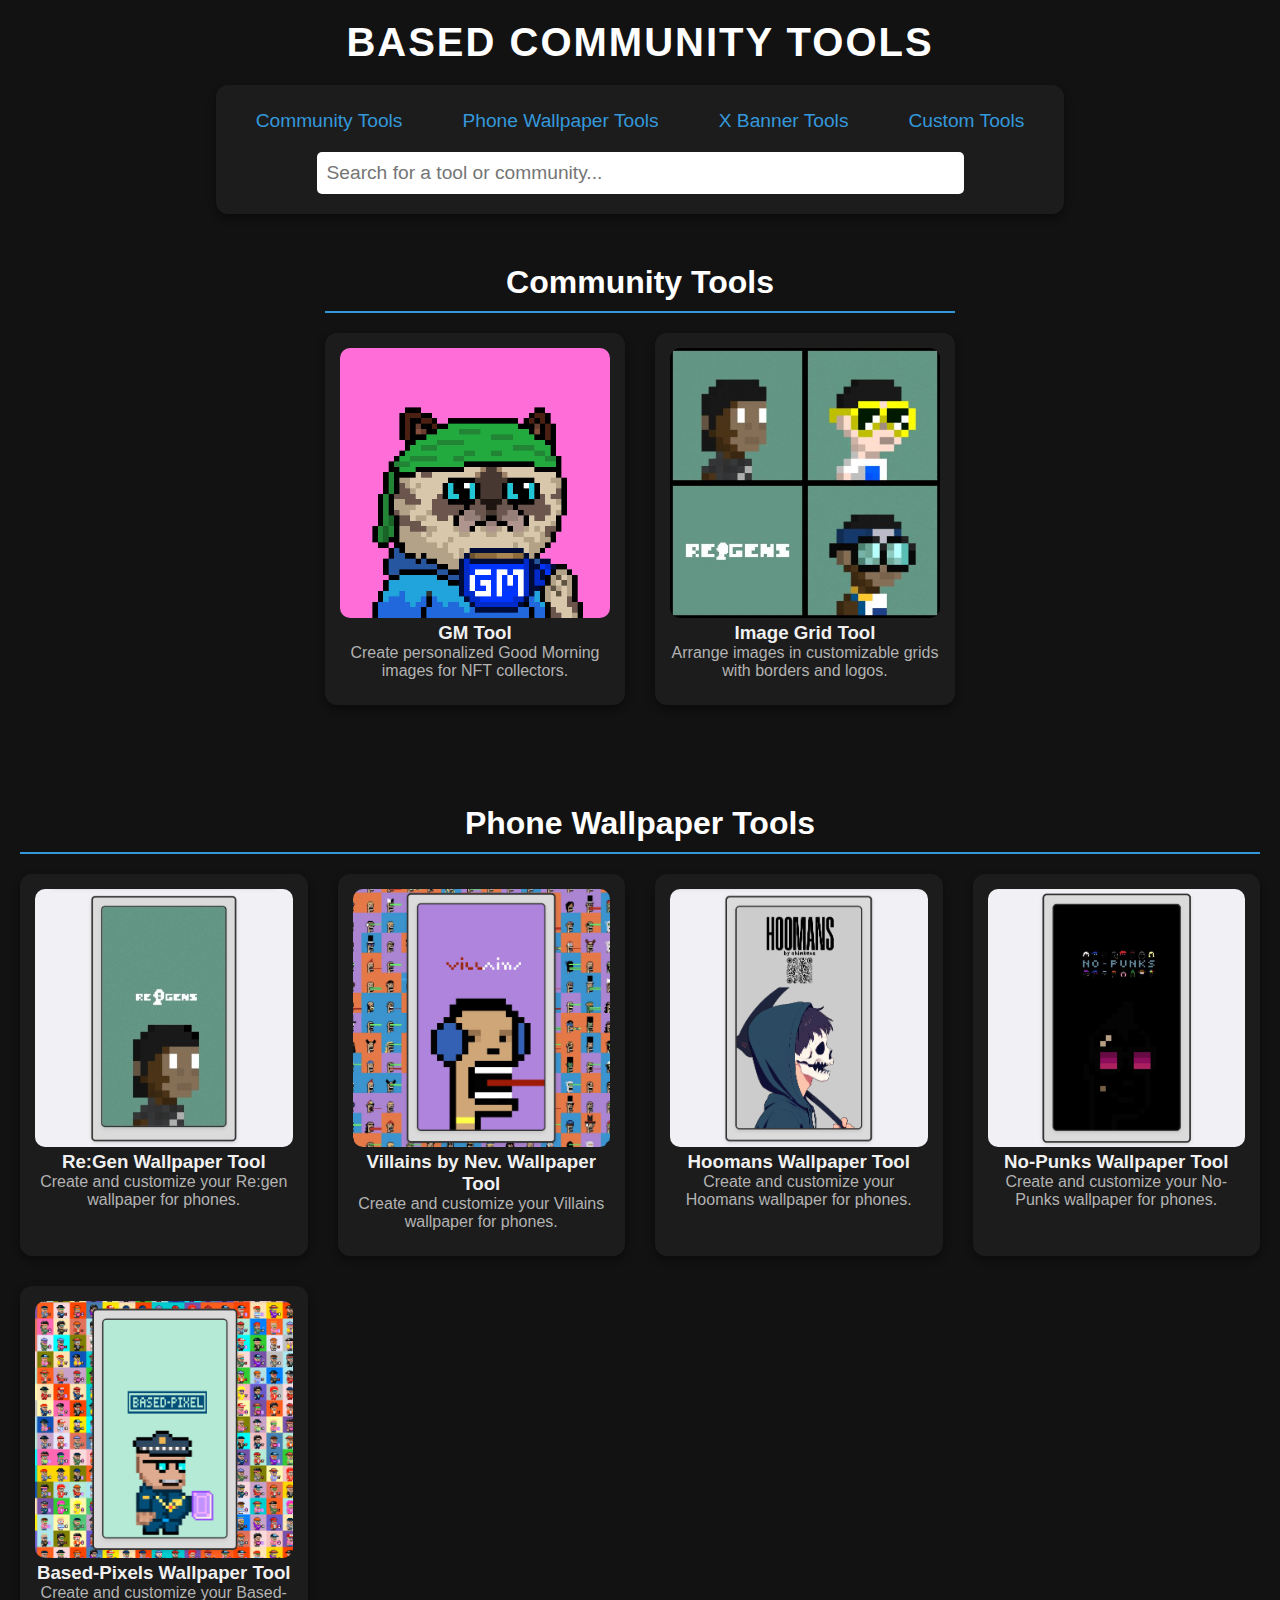
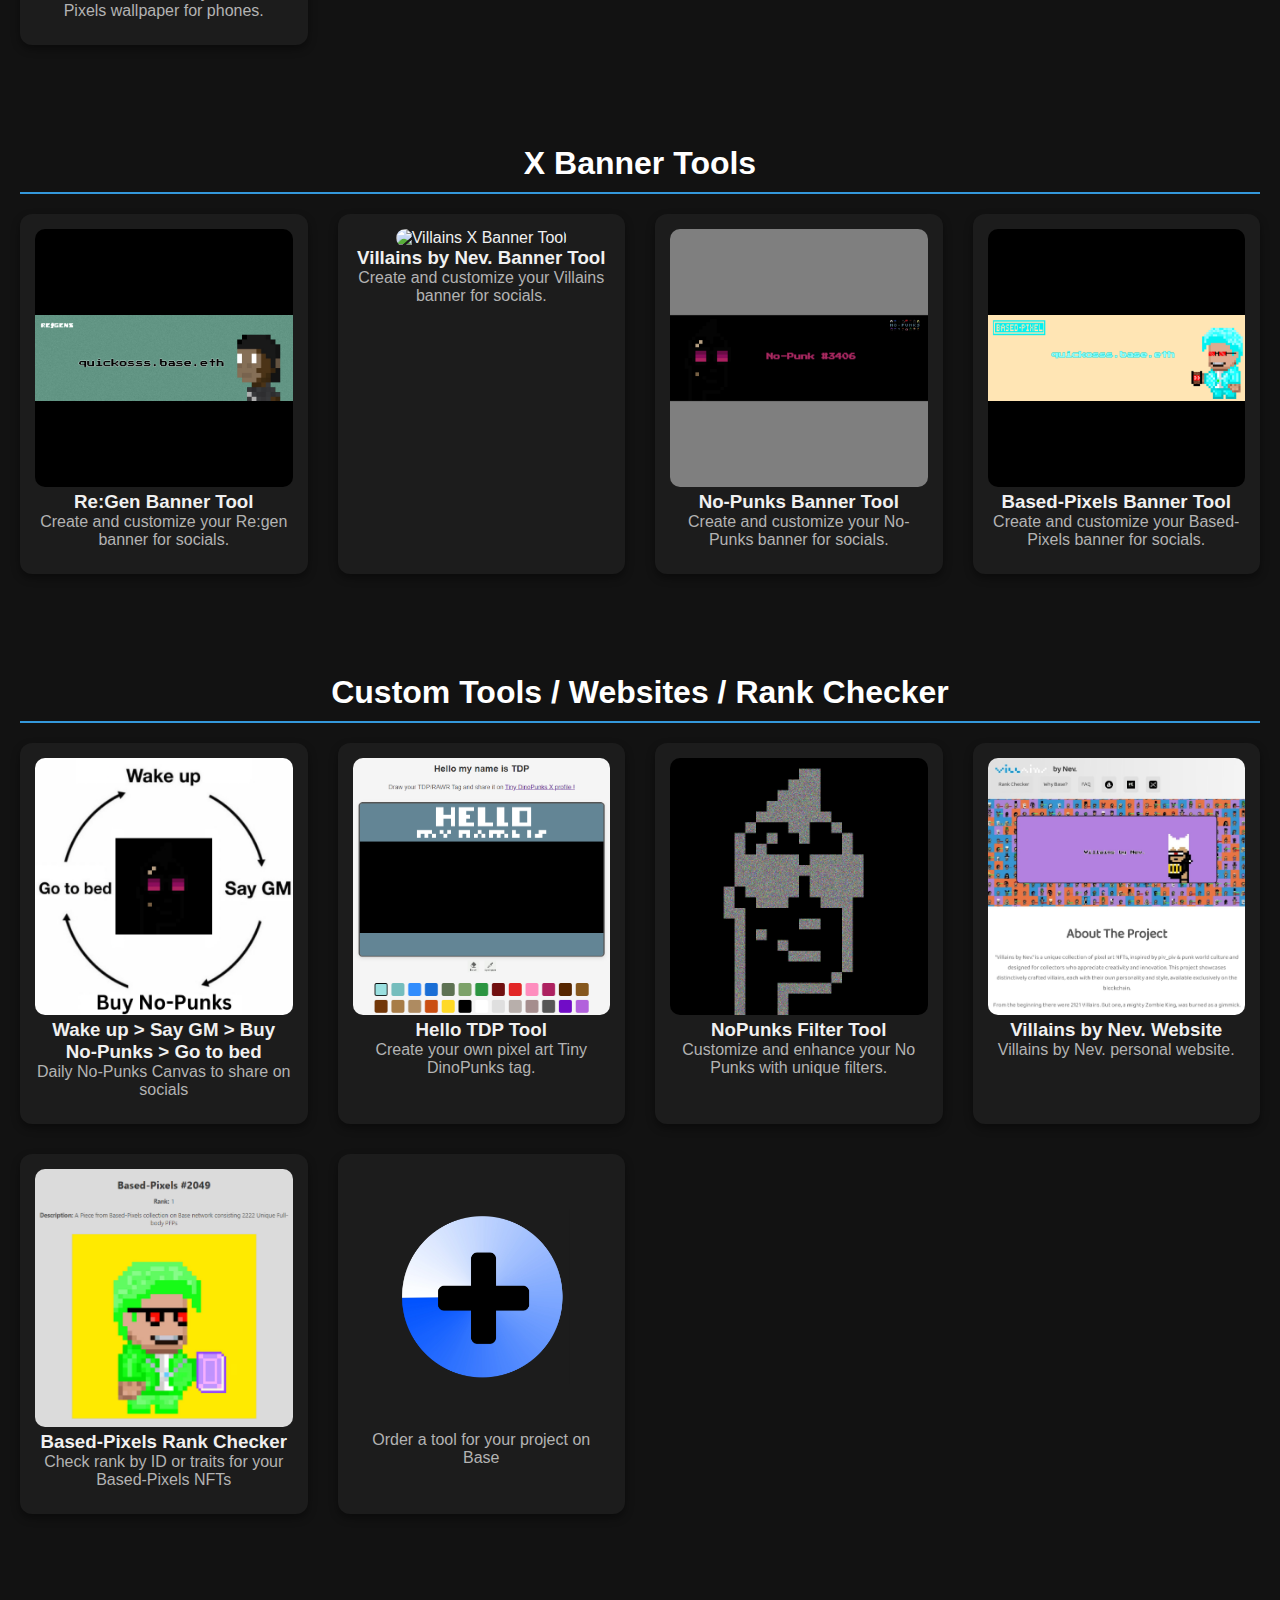
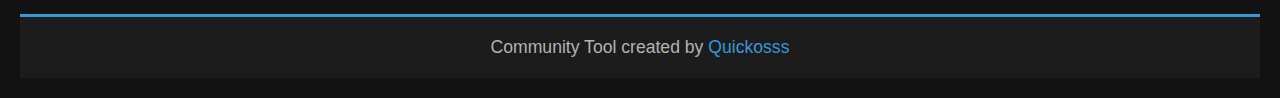
==== index.html @ 2a1ae91c "Update index.html" ====
<!DOCTYPE html>
<html lang="en">
<head>
    <meta charset="UTF-8">
    <meta name="viewport" content="width=device-width, initial-scale=1.0">
    <title>Based Community Tools</title>
    <link rel="stylesheet" href="styles.css">
</head>
<body>
    <header>
        
        <h1>Based Community Tools</h1>
        <div class="header-container">
            <!-- Navigation Section -->
            <nav>
                <ul>
                    <li><a href="#community-tools">Community Tools</a></li>
                    <li><a href="#phone-wallpaper-tools">Phone Wallpaper Tools</a></li>
                    <li><a href="#x-banner-tools">X Banner Tools</a></li>
                    <li><a href="#custom-tools">Custom Tools</a></li>
                </ul>
            </nav>
            <!-- Search Bar -->
            <div class="search-container">
                <input type="text" id="search-bar" placeholder="Search for a tool or community...">
            </div>
        </div>
    </header>

    <!-- Community Tools Section -->
    <section id="community-tools" class="tool-section">
        <h2>Community Tools</h2>
        <div class="tools-container">
            <div class="tool-card" data-community="HBBA Hippie Based Bored Apes NoPunks No Punks Neiro Miggles Nomers Forsaken Regen Re:gen Regenerates Re:generates tdp tiny dino punks dinopunks">
                <a href="https://gm-tool.netlify.app/" target="_blank">
                    <img src="/images/gm-tool-image.png" alt="GM Tool">
                    <h3>GM Tool</h3>
                    <p>Create personalized Good Morning images for NFT collectors.</p>
                </a>
            </div>
            <div class="tool-card" data-community="HBBA Hippie Based Bored Apes NoPunks No Punks Neiro Villains Hoomans Regen Re:gen Regenerates Re:generates tdp tiny dino punks dinopunks">
                <a href="https://image-grid-tool.netlify.app/" target="_blank">
                    <img src="/images/image-grid-tool.jpg" alt="Image Grid Template Tool">
                    <h3>Image Grid Tool</h3>
                    <p>Arrange images in customizable grids with borders and logos.</p>
                </a>
            </div>
        </div>
    </section>

    <!-- Phone Wallpaper Tools Section -->
    <section id="phone-wallpaper-tools" class="tool-section">
        <h2>Phone Wallpaper Tools</h2>
        <div class="tools-container">
            <div class="tool-card" data-community="regen re:gen regenerates re:generates">
                <a href="https://regen-wallpaper-tool.netlify.app/" target="_blank">
                    <img src="/images/regen-wallpaper-tool.jpeg" alt="Re:Gen Phone Wallpaper Tool">
                    <h3>Re:Gen Wallpaper Tool</h3>
                    <p>Create and customize your Re:gen wallpaper for phones.</p>
                </a>
            </div>
            <div class="tool-card" data-community="villains nev">
                <a href="https://villains-wallpaper-tool.netlify.app/" target="_blank">
                    <img src="/images/villains-wallpaper-tool.jpg" alt="Villains Phone Wallpaper Tool">
                    <h3>Villains by Nev. Wallpaper Tool</h3>
                    <p>Create and customize your Villains wallpaper for phones.</p>
                </a>
            </div>
            <div class="tool-card" data-community="hoomans">
                <a href="https://hoomans-wallpaper-tool.netlify.app/" target="_blank">
                    <img src="/images/hoomans-wallpaper-tool.png" alt="Hoomans Phone Wallpaper Tool">
                    <h3>Hoomans Wallpaper Tool</h3>
                    <p>Create and customize your Hoomans wallpaper for phones.</p>
                </a>
            </div>
            <div class="tool-card" data-community="no punk punks nopunk nopunks">
                <a href="https://nopunks-wallpaper-tool.netlify.app/" target="_blank">
                    <img src="/images/nopunks-wallpaper-tool.jpg" alt="No-Punks Wallpaper Tool">
                    <h3>No-Punks Wallpaper Tool</h3>
                    <p>Create and customize your No-Punks wallpaper for phones.</p>
                </a>
            </div>
            <div class="tool-card" data-community="based-pixels based pixels">
                <a href="https://based-pixels-wallpaper-tool.netlify.app/" target="_blank">
                    <img src="/images/bp-wallpaper-tool.png" alt="Based-Pixels Phone Wallpaper Tool">
                    <h3>Based-Pixels Wallpaper Tool</h3>
                    <p>Create and customize your Based-Pixels wallpaper for phones.</p>
                </a>
            </div>
        </div>
    </section>

    <!-- X Banner Tools Section -->
    <section id="x-banner-tools" class="tool-section">
        <h2>X Banner Tools</h2>
        <div class="tools-container">
            <div class="tool-card" data-community="regen re:gen regenerates re:generates">
                <a href="https://regen-banner-tool.netlify.app/" target="_blank">
                    <img src="/images/regen-banner-tool.png" alt="Re:Gen X Banner Tool">
                    <h3>Re:Gen Banner Tool</h3>
                    <p>Create and customize your Re:gen banner for socials.</p>
                </a>
            </div>
            <div class="tool-card" data-community="villains">
                <a href="https://villains-banner-tool.netlify.app/" target="_blank">
                    <img src="/images/Villains-banner-tools.png" alt="Villains X Banner Tool">
                    <h3>Villains by Nev. Banner Tool</h3>
                    <p>Create and customize your Villains banner for socials.</p>
                </a>
            </div>
            <div class="tool-card" data-community="no punk punks nopunk nopunks">
                <a href="https://nopunks-banner-tool.netlify.app/" target="_blank">
                    <img src="/images/nopunks-banner-tool.png" alt="No-Punks Banner Tool">
                    <h3>No-Punks Banner Tool</h3>
                    <p>Create and customize your No-Punks banner for socials.</p>
                </a>
            </div>
            <div class="tool-card" data-community="based-pixels based pixels">
                <a href="https://based-pixels-banner-tool.netlify.app/" target="_blank">
                    <img src="/images/bp-banner-tool.png" alt="Based-Pixels Banner Tool">
                    <h3>Based-Pixels Banner Tool</h3>
                    <p>Create and customize your Based-Pixels banner for socials.</p>
                </a>
            </div>
        </div>
    </section>

    <!-- Custom Tools Section -->
    <section id="custom-tools" class="tool-section">
        <h2>Custom Tools / Websites / Rank Checker</h2>
        <div class="tools-container">
            <div class="tool-card" data-community="no punk punks nopunk nopunks">
                <a href="https://buy-np-canvas-tool.netlify.app/" target="_blank">
                    <img src="/images/buy-np-tool.png" alt="No-Punks GM Canvas">
                    <h3>Wake up > Say GM > Buy No-Punks > Go to bed</h3>
                    <p>Daily No-Punks Canvas to share on socials</p>
                </a>
            </div>
            <div class="tool-card" data-community="tdp tiny dino">
                <a href="https://hello-tdp.netlify.app/" target="_blank">
                    <img src="/images/hello-tdp-tool.png" alt="Hello TDP Tool">
                    <h3>Hello TDP Tool</h3>
                    <p>Create your own pixel art Tiny DinoPunks tag.</p>
                </a>
            </div>
            <div class="tool-card" data-community="no punk punks nopunk nopunks">
                <a href="https://nopunks-filter-tool.netlify.app/" target="_blank">
                    <img src="/images/nopunks-filter-tool.png" alt="No-Punks Filter Tool">
                    <h3>NoPunks Filter Tool</h3>
                    <p>Customize and enhance your No Punks with unique filters.</p>
                </a>
            </div>
            <div class="tool-card" data-community="villains nev">
                <a href="https://villainsbynev.netlify.app/" target="_blank">
                    <img src="/images/villains-website.jpg" alt="Villains by Nev. Website">
                    <h3>Villains by Nev. Website</h3>
                    <p>Villains by Nev. personal website.</p>
                </a>
            </div>
            <div class="tool-card" data-community="based-pixels based pixels">
                <a href="https://based-pixels-rank.netlify.app/" target="_blank">
                    <img src="/images/bp-rank.png" alt="Based-Pixels Rank Checker">
                    <h3>Based-Pixels Rank Checker</h3>
                    <p>Check rank by ID or traits  for your Based-Pixels NFTs</p>
                </a>
            </div>
            <div class="tool-card" data-community="">
                    <a href="https://based-tools.netlify.app/index-price.html" target="_blank">   
                    <img src="/images/add-project.png" alt="">
                        <h3></h3>
                    <p>Order a tool for your project on Base</p>
                </a>
            </div>
        </div>
    </section>

    <footer>
        <p>Community Tool created by <a href="https://x.com/0x_quickosss" target="_blank">Quickosss</a></p>
    </footer>

    <script src="script.js"></script>
</body>
</html>
---- styles.css ----
* {
    margin: 0;
    padding: 0;
    box-sizing: border-box;
}

body {
    font-family: 'Arial', sans-serif;
    background-color: #121212;
    color: #f0f0f0;
    display: flex;
    flex-direction: column;
    align-items: center;
    justify-content: center;
    min-height: 100vh;
    padding: 20px;
}

.header-container {
    background-color: #1c1c1c;
    padding: 20px;
    border-radius: 12px;
    width: 100%;
    max-width: 1200px;
    box-shadow: 0 4px 8px rgba(0, 0, 0, 0.4);
    margin-bottom: 50px;
}

header h1 {
    font-size: 2.5rem;
    color: #ffffff;
    text-align: center;
    margin-bottom: 20px;
    letter-spacing: 2px;
    text-transform: uppercase;
}

/* Navigation Styles */
nav {
    margin: 5px 0;
    text-align: center;
}

nav ul {
    display: flex;
    justify-content: center;
    gap: 20px;
    list-style: none;
    margin-bottom: 20px;
}

nav ul li {
    display: inline;
}

nav ul li a {
    color: #3498db;
    text-decoration: none;
    font-size: 1.2rem;
    padding: 10px 20px;
}

nav ul li a:hover {
    color: #53b9fc;
}

/* Search Bar Styles */
.search-container {
    margin-top: 20px;
    text-align: center;
}

#search-bar {
    width: 80%;
    padding: 10px;
    border-radius: 5px;
    border: none;
    font-size: 1.2rem;
}

#search-bar:focus {
    outline: none;
    border: 2px solid #3498db;
}

.tool-section h2 {
    font-size: 2rem;
    color: #ffffff;
    text-align: center;
    margin-bottom: 20px;
    border-bottom: 2px solid #3498db;
    padding-bottom: 10px;
}

.tool-section {
    margin-bottom: 50px;
}

.tools-container {
    display: grid;
    grid-template-columns: repeat(auto-fit, minmax(280px, 1fr));  /* Cards will maintain a minimum width of 280px */
    gap: 30px; /* Reduced gap to tighten the layout */
    width: 100%;
    max-width: 1400px;
    margin-bottom: 50px;
}

.tool-card {
    background-color: #1c1c1c;
    border-radius: 12px;
    overflow: hidden;
    transition: transform 0.3s ease, box-shadow 0.3s ease;
    text-align: center;
    padding: 15px;
    box-shadow: 0 4px 8px rgba(0, 0, 0, 0.4);
    max-width: 300px; /* Set a maximum width for the cards */
    min-width: 280px; /* Ensures a minimum width */
    margin: 0 auto; /* Center the card if it's smaller than the available space */
}

.tool-card:hover {
    transform: scale(1.05);
    box-shadow: 0 6px 15px rgba(52, 152, 219, 0.6);
}

.tool-card img {
    width: 100%;
    border-radius: 10px;
    height: auto;
}

.tool-card h2 {
    margin: 15px 0 10px;
    font-size: 1.5rem;
    color: #3498db;
}

.tool-card p {
    font-size: 1rem;
    color: #b3b3b3;
    margin-bottom: 10px;
}

.tool-card a {
    color: inherit;
    text-decoration: none;
}

.tool-card a:hover {
    color: #8cc0e3;
}

footer {
    text-align: center;
    margin-top: auto;
    padding: 20px;
    background-color: #1c1c1c;
    border-top: 3px solid #3498db;
    width: 100%;
}

footer p {
    color: #b3b3b3;
    font-size: 1.1rem;
}

footer a {
    color: #3498db;
    text-decoration: none;
}

footer a:hover {
    color: #8cc0e3;
}

/* Media Queries pour les tablettes */
@media (max-width: 1024px) {
    body {
        padding: 15px;
    }

    header h1 {
        font-size: 2rem; /* Réduire la taille du titre */
    }

    nav ul {
        flex-direction: column; /* Empile les liens de navigation sur les tablettes */
        gap: 10px; /* Réduit l'espacement entre les éléments */
    }

    nav ul li a {
        font-size: 1rem; /* Réduit légèrement la taille des liens */
        padding: 8px 15px;
    }

    #search-bar {
        width: 90%; /* Augmente la largeur de la barre de recherche */
        font-size: 1.1rem;
    }

    .tools-container {
        grid-template-columns: repeat(3, 1fr); /* Ajuste la grille pour des colonnes plus petites */
        gap: 20px; /* Réduit l'espacement entre les cartes */
        max-width: 95%
    }

    .tool-card {
        padding: 10px;
        max-width: 100%; /* Permet à la carte de s'étendre sur toute la largeur si nécessaire */
        min-width: 180px; /* Réduit la largeur minimale pour les petits écrans */
    }

    footer p {
        font-size: 1rem;
    }
}

/* Media Queries pour les téléphones */
@media (max-width: 768px) {
    body {
        padding: 10px;
    }

    header h1 {
        font-size: 1.8rem; /* Réduire davantage la taille du titre pour les petits écrans */
    }

    nav ul {
        flex-direction: column; /* Empile les liens de navigation */
        gap: 8px; /* Réduit l'espacement entre les éléments */
    }

    nav ul li a {
        font-size: 0.9rem; /* Réduire la taille des liens */
        padding: 6px 12px;
    }

    #search-bar {
        width: 95%; /* Barre de recherche prend toute la largeur */
        font-size: 1rem;
    }

    /* Modifier la grille pour afficher deux colonnes */
    .tools-container {
        grid-template-columns: repeat(2, 1fr); /* Deux colonnes sur petits écrans */
        gap: 15px; /* Espace entre les cartes */
        max-width: 95%;
    }

    .tool-card {
        padding: 8px;
        max-width: 100%; /* Les cartes occupent toute la largeur disponible dans la colonne */
        min-width: auto;
    }

    .tool-card h2 {
        font-size: 1.3rem; /* Réduire la taille du titre de la carte */
    }

    .tool-card p {
        font-size: 0.9rem; /* Réduire la taille du texte de description */
    }

    footer {
        padding: 15px;
    }

    footer p {
        font-size: 0.9rem; /* Réduire la taille du texte du footer */
    }
}
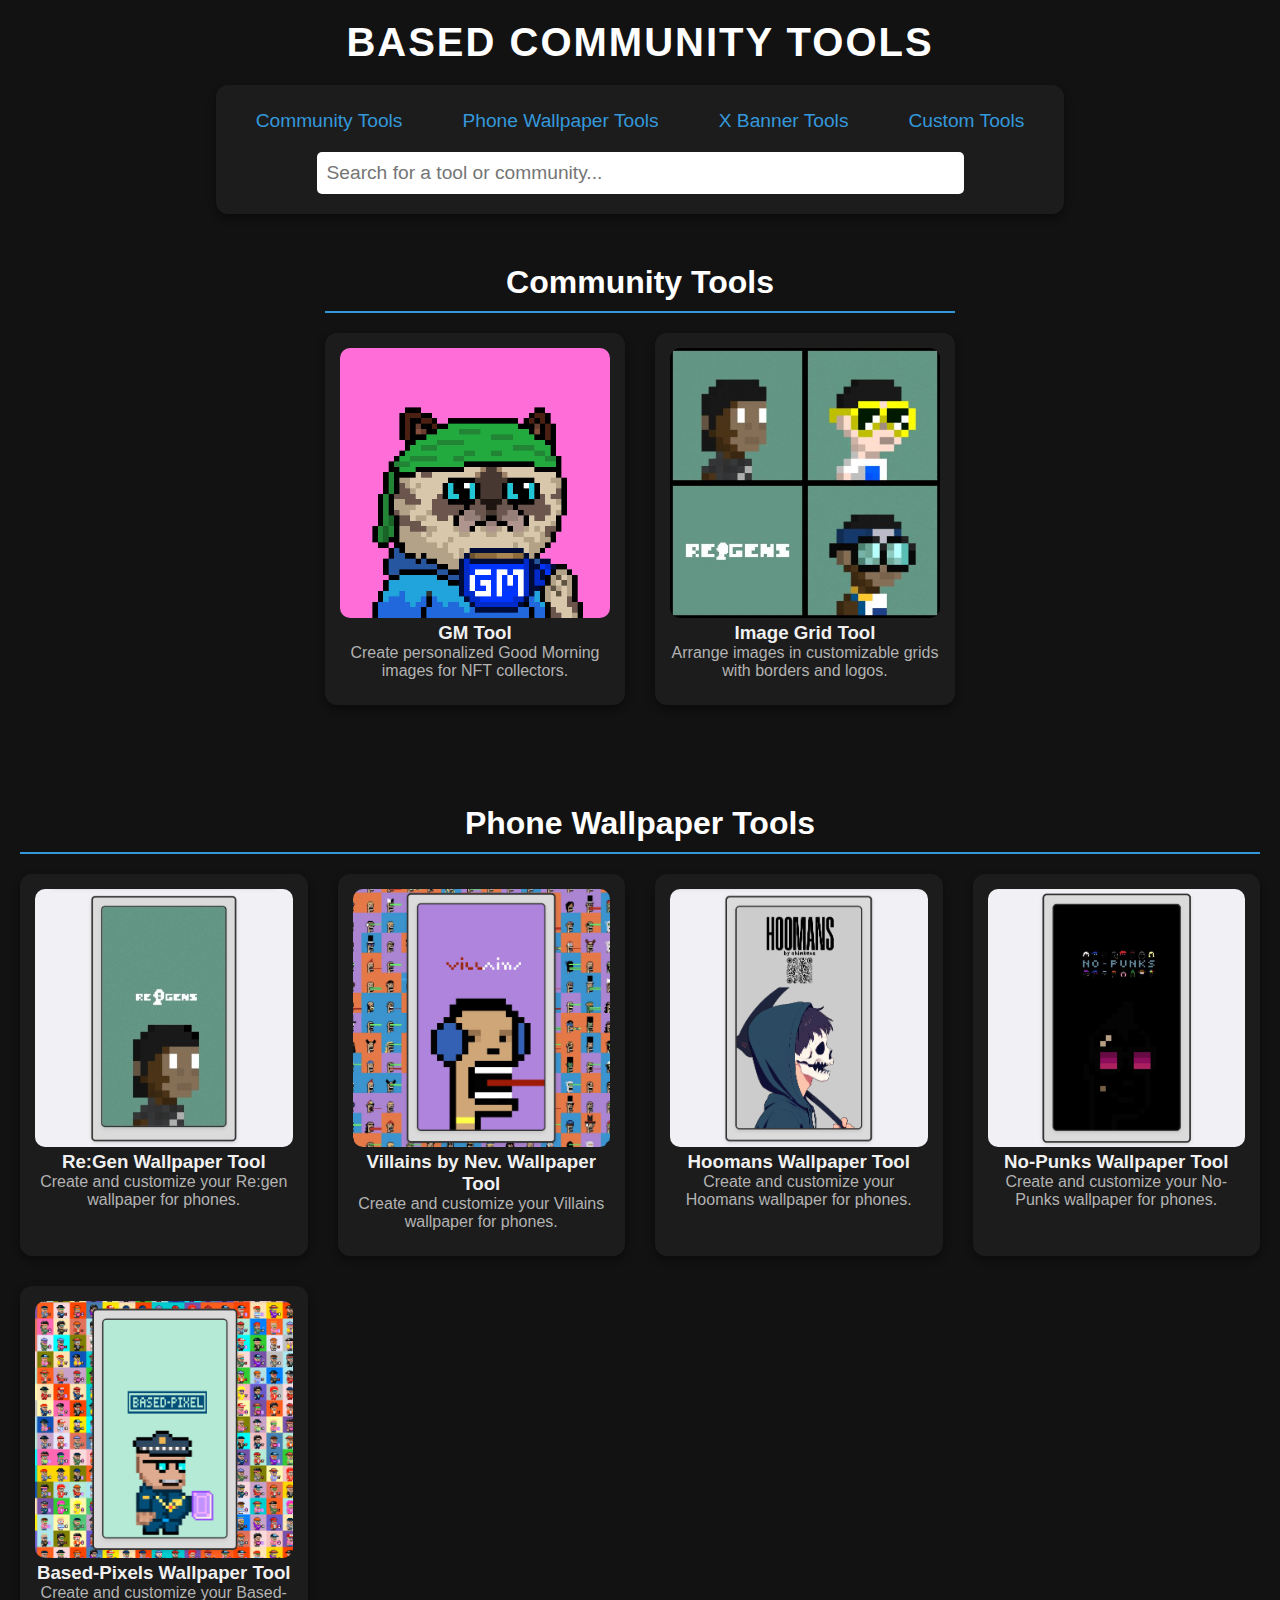
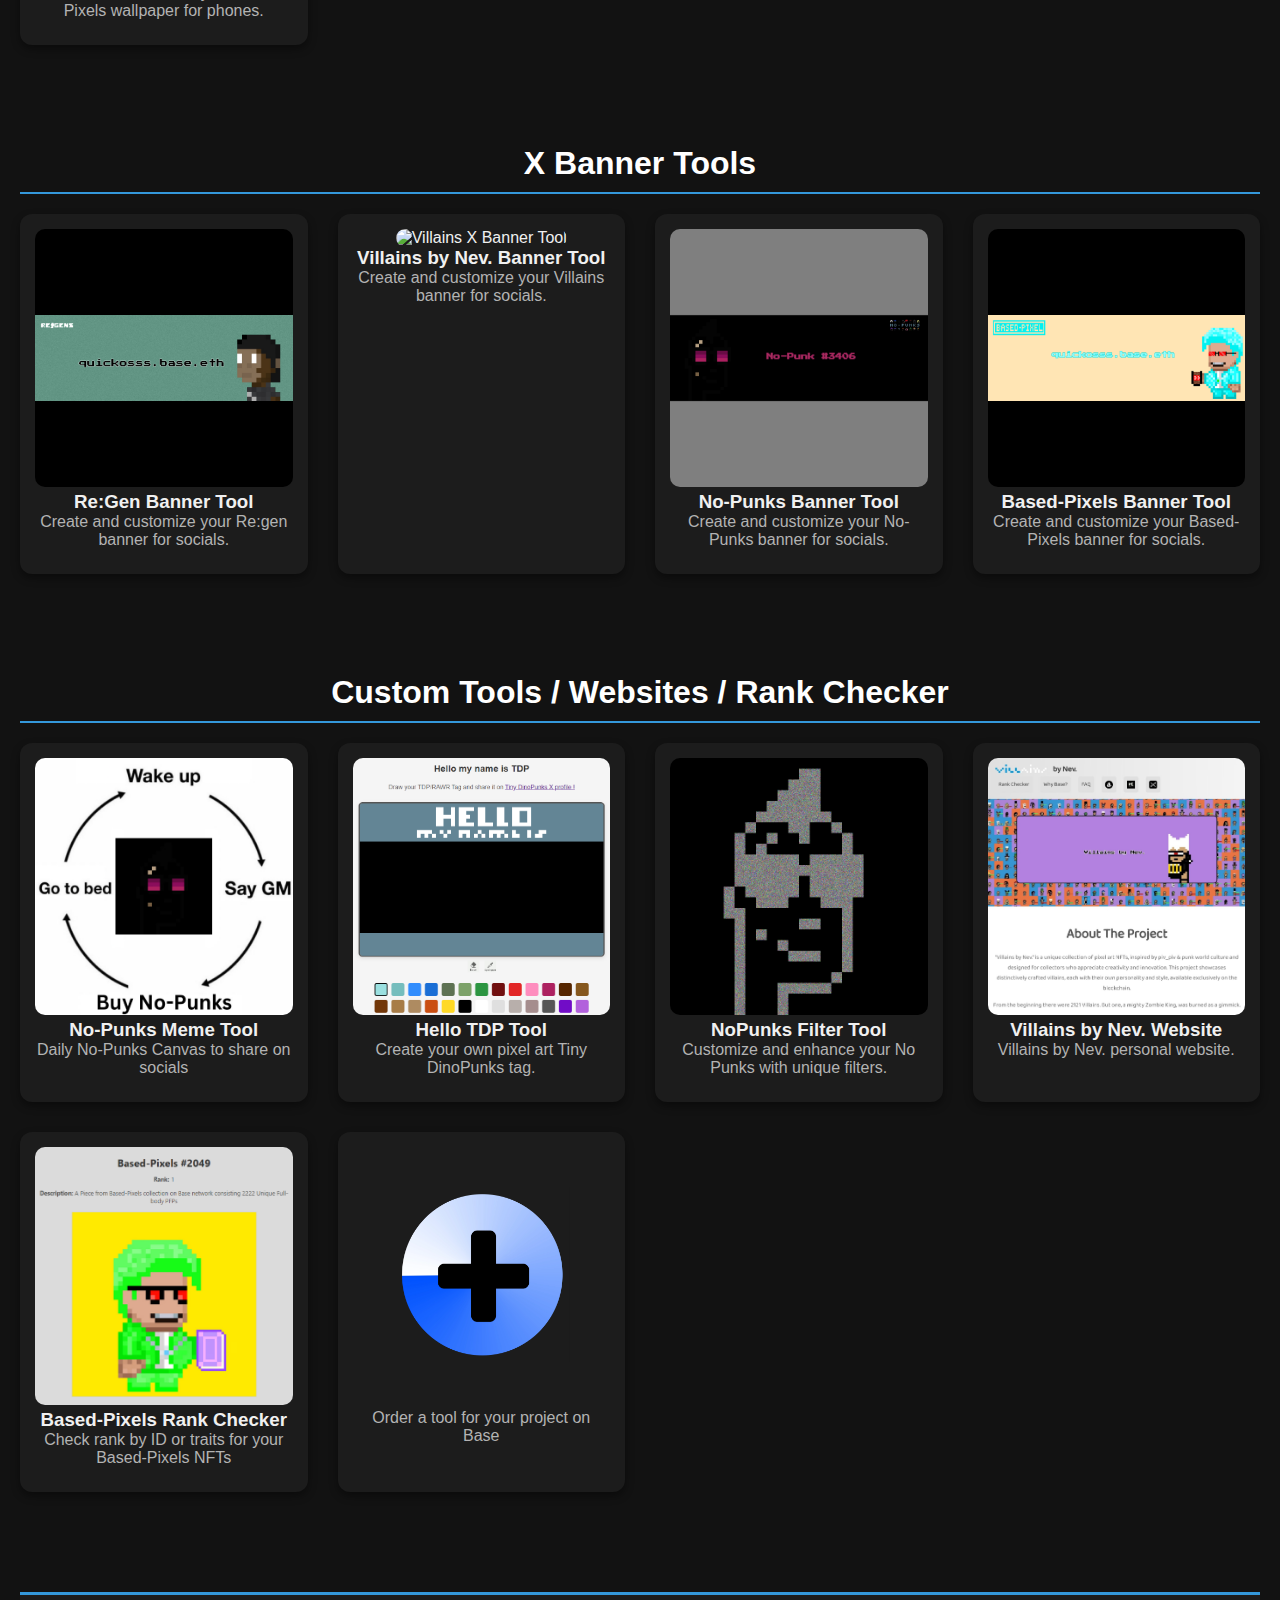
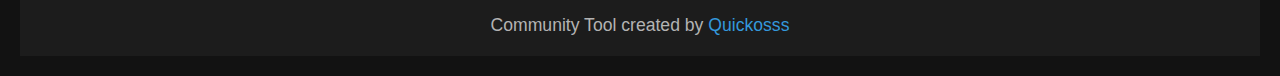
==== commit c015e1ee: "Update index.html" ====
--- a/index.html
+++ b/index.html
@@ -130,9 +130,9 @@
         <h2>Custom Tools / Websites / Rank Checker</h2>
         <div class="tools-container">
             <div class="tool-card" data-community="no punk punks nopunk nopunks">
-                <a href="https://buy-np-canvas-tool.netlify.app/" target="_blank">
+                <a href="https://nopunks-meme-tool.netlify.app//" target="_blank">
                     <img src="/images/buy-np-tool.png" alt="No-Punks GM Canvas">
-                    <h3>Wake up > Say GM > Buy No-Punks > Go to bed</h3>
+                    <h3>No-Punks Meme Tool</h3>
                     <p>Daily No-Punks Canvas to share on socials</p>
                 </a>
             </div>
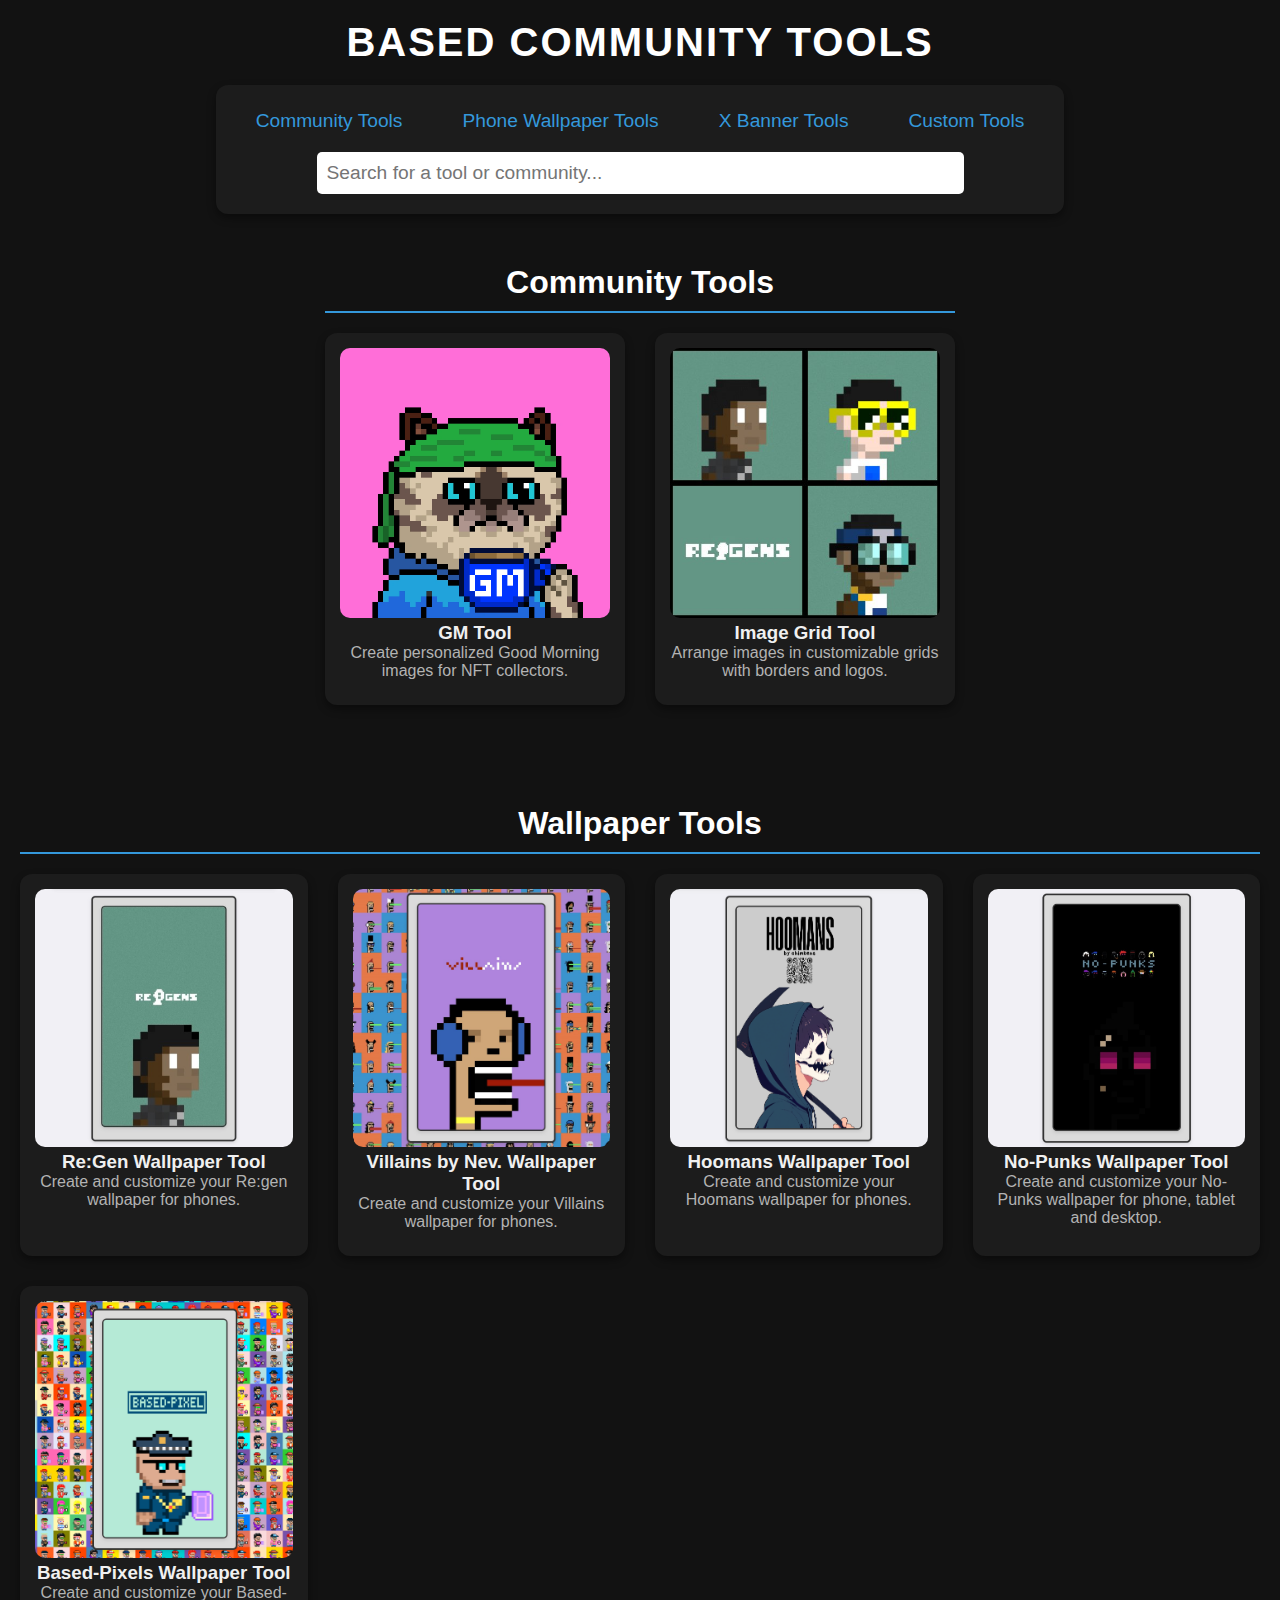
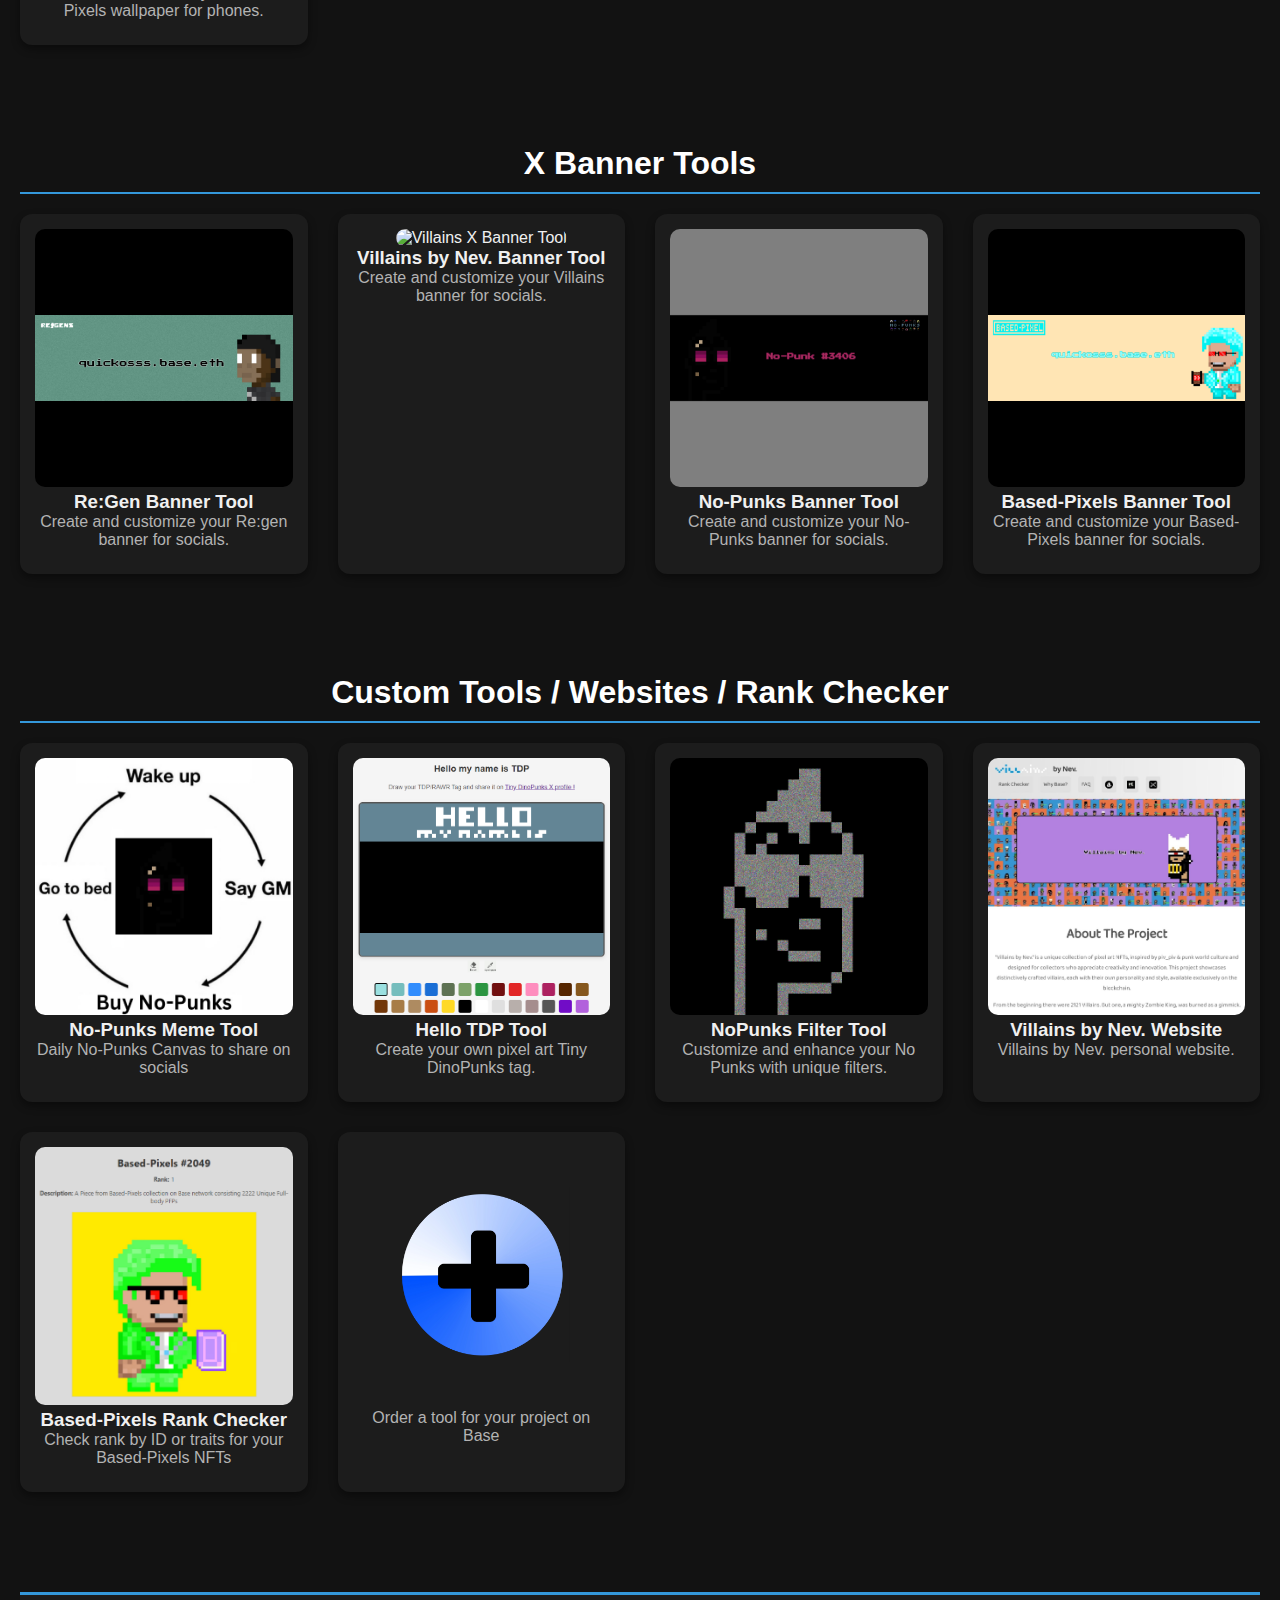
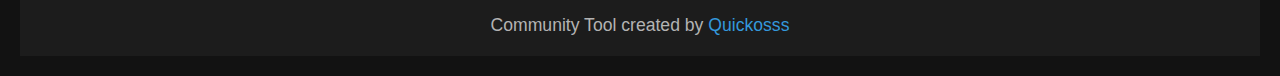
==== commit c292fa0e: "Update index.html" ====
--- a/index.html
+++ b/index.html
@@ -48,9 +48,9 @@
         </div>
     </section>
 
-    <!-- Phone Wallpaper Tools Section -->
-    <section id="phone-wallpaper-tools" class="tool-section">
-        <h2>Phone Wallpaper Tools</h2>
+    <!--  Wallpaper Tools Section -->
+    <section id="-wallpaper-tools" class="tool-section">
+        <h2> Wallpaper Tools</h2>
         <div class="tools-container">
             <div class="tool-card" data-community="regen re:gen regenerates re:generates">
                 <a href="https://regen-wallpaper-tool.netlify.app/" target="_blank">
@@ -77,7 +77,7 @@
                 <a href="https://nopunks-wallpaper-tool.netlify.app/" target="_blank">
                     <img src="/images/nopunks-wallpaper-tool.jpg" alt="No-Punks Wallpaper Tool">
                     <h3>No-Punks Wallpaper Tool</h3>
-                    <p>Create and customize your No-Punks wallpaper for phones.</p>
+                    <p>Create and customize your No-Punks wallpaper for phone, tablet and desktop.</p>
                 </a>
             </div>
             <div class="tool-card" data-community="based-pixels based pixels">
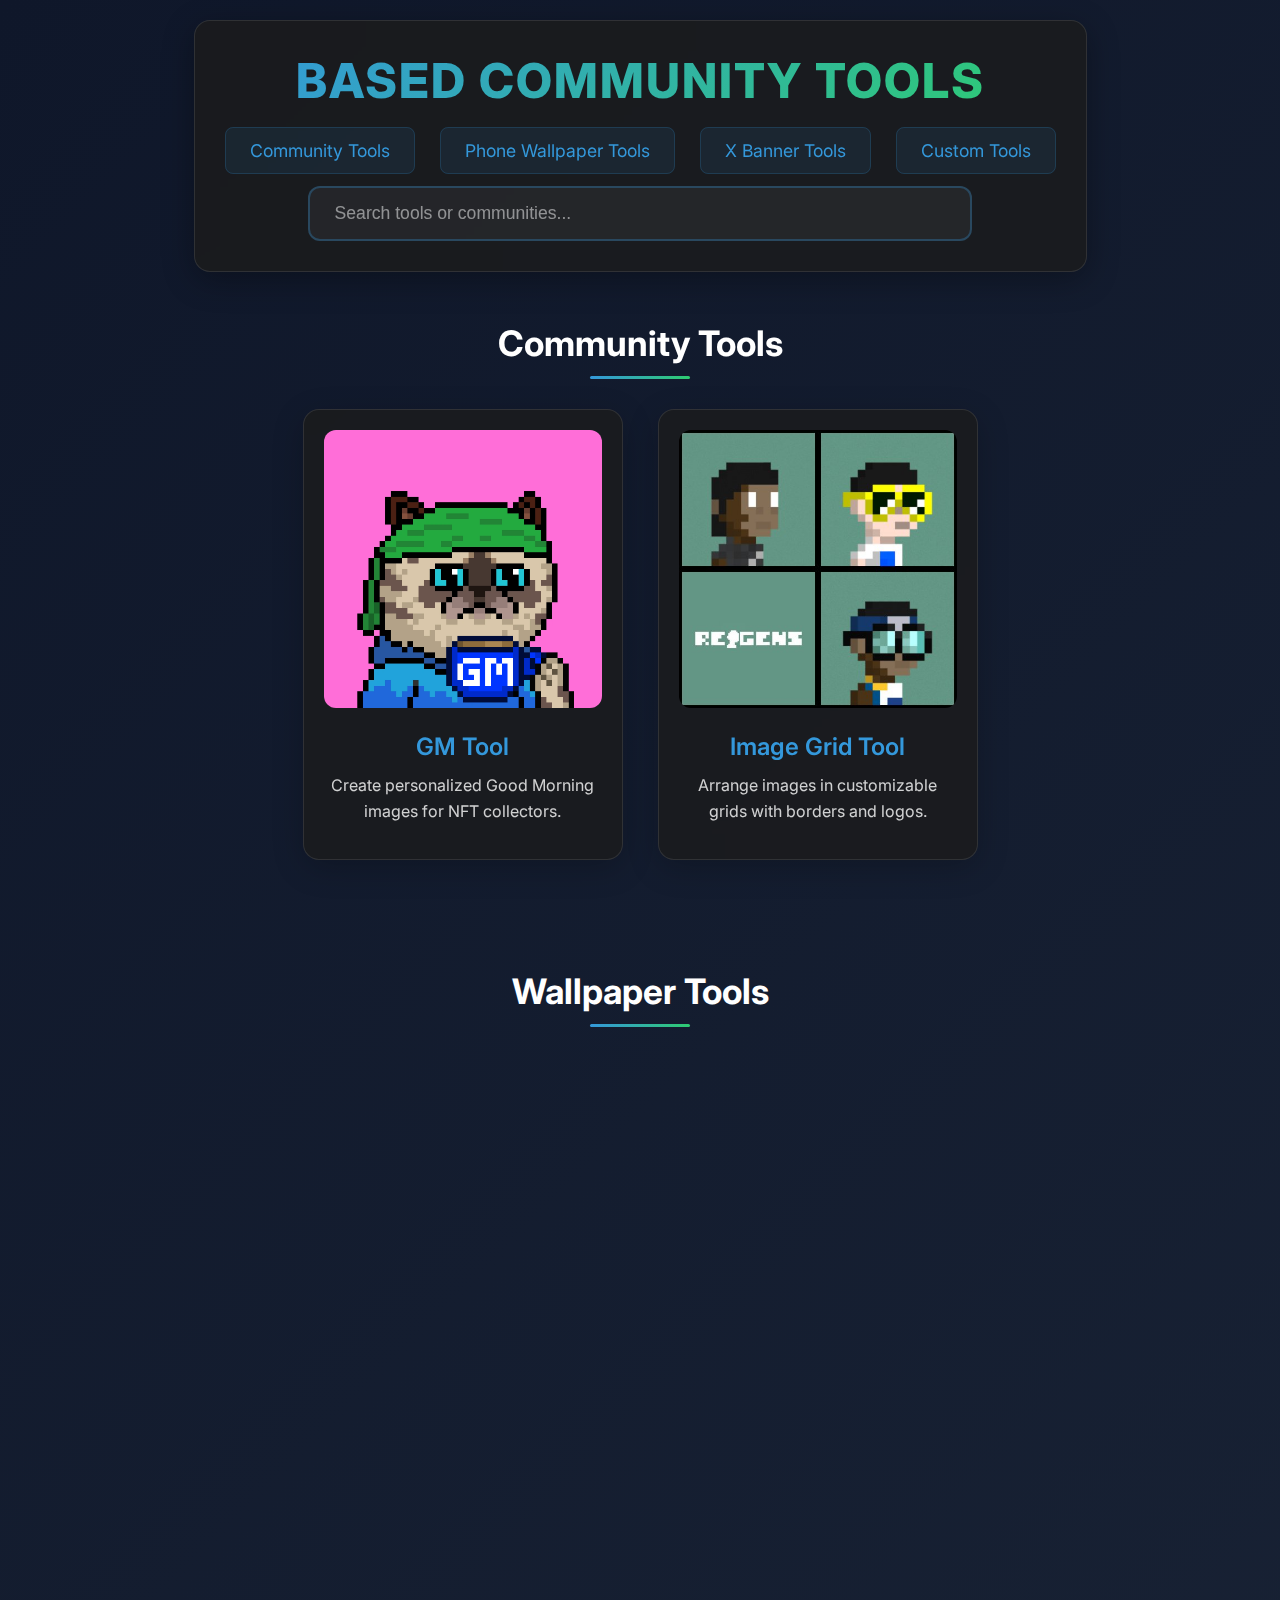
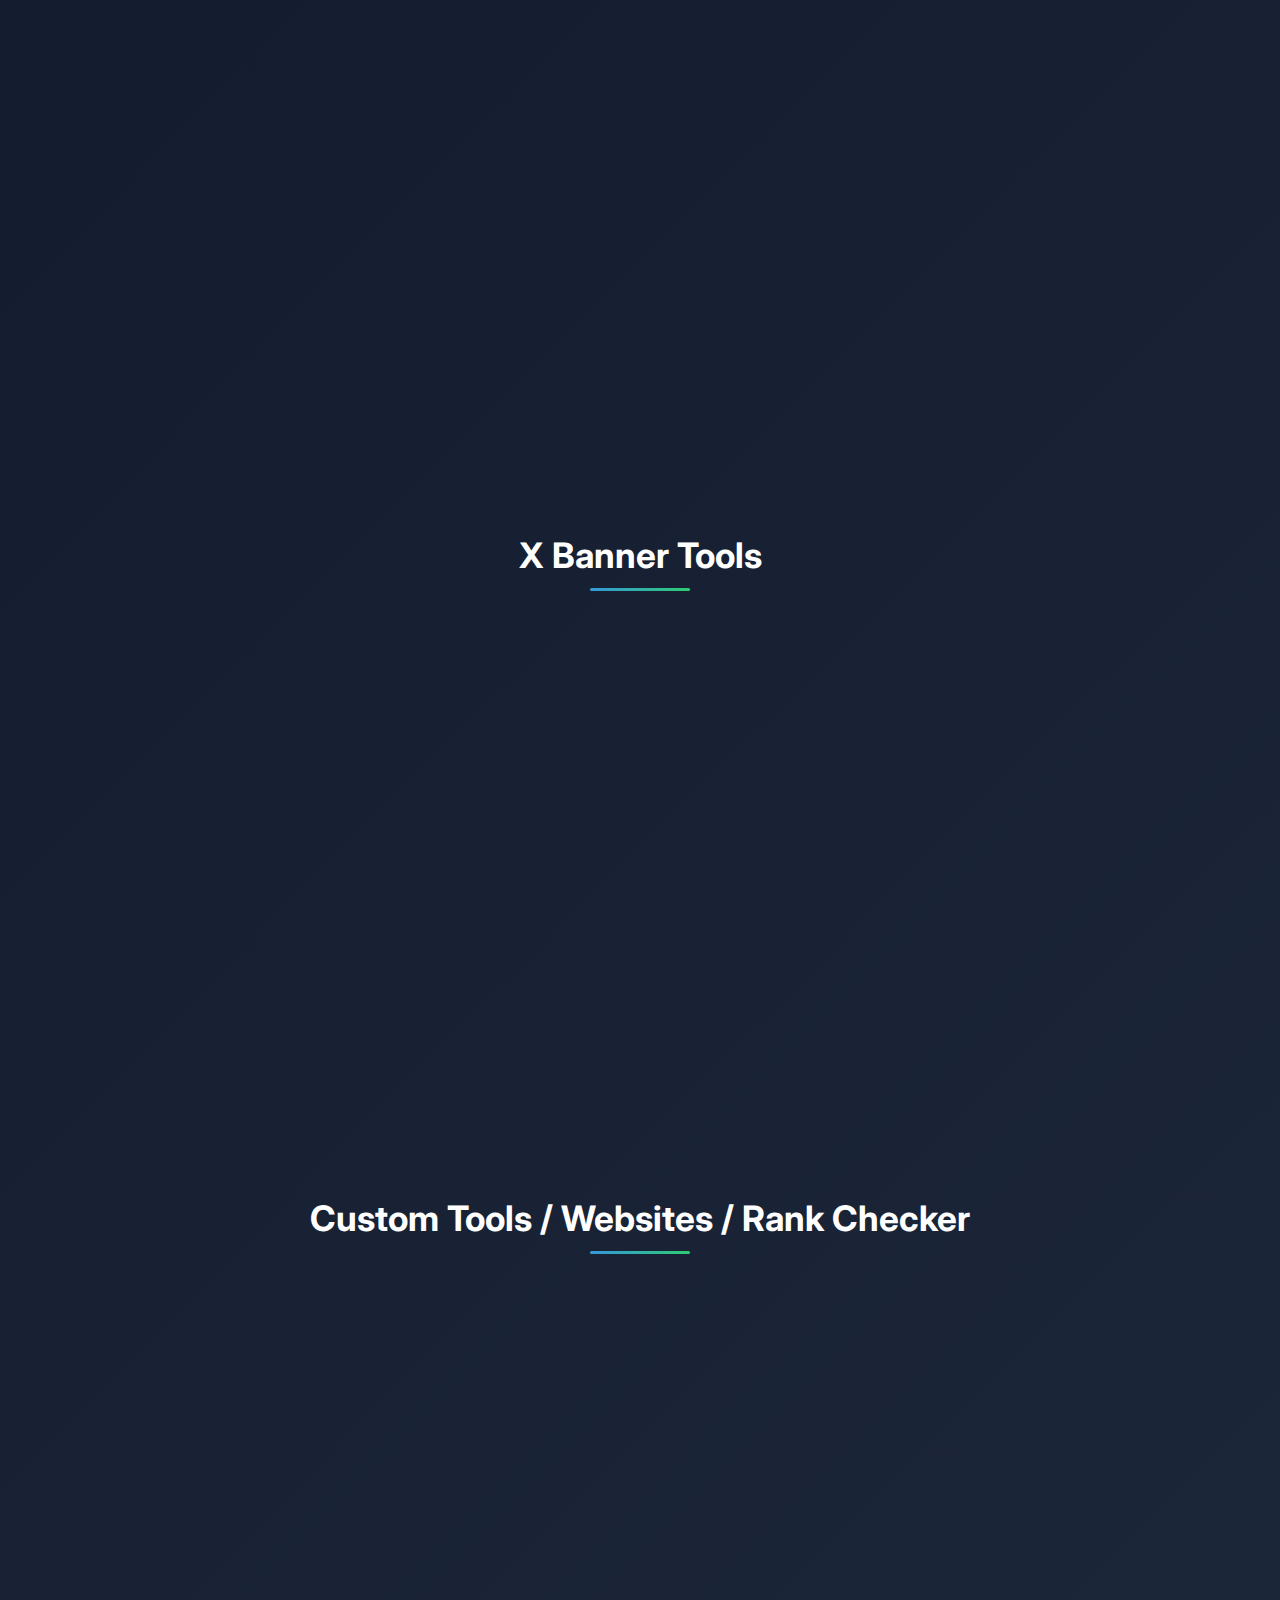
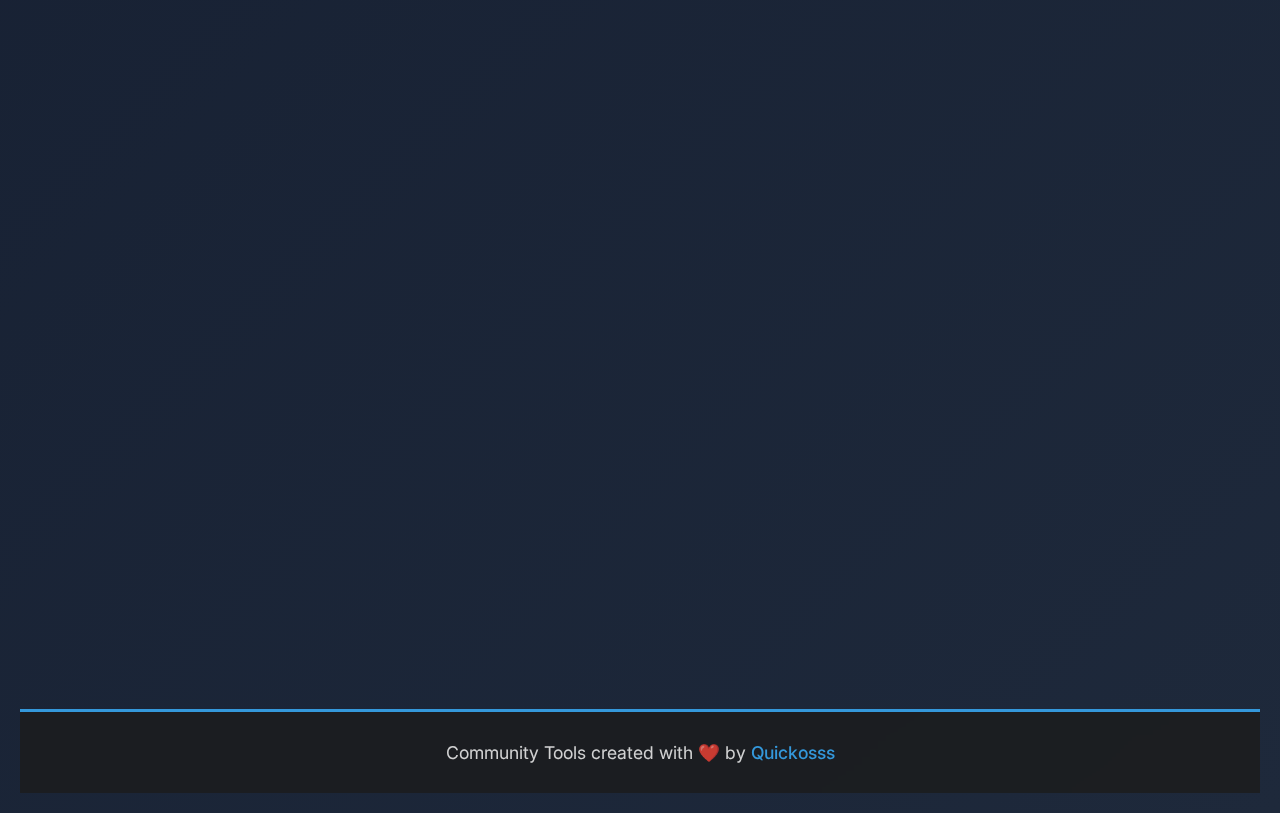
==== commit b55b0377: "feat: amélioration de l'interface et de l'expérience utilisateur" ====
--- a/index.html
+++ b/index.html
@@ -3,26 +3,30 @@
 <head>
     <meta charset="UTF-8">
     <meta name="viewport" content="width=device-width, initial-scale=1.0">
+    <meta name="description" content="Based Community Tools - Professional NFT tools and utilities for the Base community">
+    <meta name="theme-color" content="#0f172a">
     <title>Based Community Tools</title>
+    <link rel="preconnect" href="https://fonts.googleapis.com">
+    <link rel="preconnect" href="https://fonts.gstatic.com" crossorigin>
+    <link href="https://fonts.googleapis.com/css2?family=Inter:wght@400;500;600;800&display=swap" rel="stylesheet">
     <link rel="stylesheet" href="styles.css">
 </head>
 <body>
     <header>
-        
-        <h1>Based Community Tools</h1>
         <div class="header-container">
+            <h1>Based Community Tools</h1>
             <!-- Navigation Section -->
             <nav>
                 <ul>
-                    <li><a href="#community-tools">Community Tools</a></li>
-                    <li><a href="#phone-wallpaper-tools">Phone Wallpaper Tools</a></li>
-                    <li><a href="#x-banner-tools">X Banner Tools</a></li>
-                    <li><a href="#custom-tools">Custom Tools</a></li>
+                    <li><a href="#community-tools" class="nav-link">Community Tools</a></li>
+                    <li><a href="#phone-wallpaper-tools" class="nav-link">Phone Wallpaper Tools</a></li>
+                    <li><a href="#x-banner-tools" class="nav-link">X Banner Tools</a></li>
+                    <li><a href="#custom-tools" class="nav-link">Custom Tools</a></li>
                 </ul>
             </nav>
             <!-- Search Bar -->
             <div class="search-container">
-                <input type="text" id="search-bar" placeholder="Search for a tool or community...">
+                <input type="text" id="search-bar" placeholder="Search tools or communities..." aria-label="Search tools or communities">
             </div>
         </div>
     </header>
@@ -175,7 +179,7 @@
     </section>
 
     <footer>
-        <p>Community Tool created by <a href="https://x.com/0x_quickosss" target="_blank">Quickosss</a></p>
+        <p>Community Tools created with ❤️ by <a href="https://x.com/0x_quickosss" target="_blank" rel="noopener noreferrer">Quickosss</a></p>
     </footer>
 
     <script src="script.js"></script>
--- a/styles.css
+++ b/styles.css
@@ -5,8 +5,8 @@
 }
 
 body {
-    font-family: 'Arial', sans-serif;
-    background-color: #121212;
+    font-family: 'Inter', -apple-system, BlinkMacSystemFont, 'Segoe UI', Roboto, sans-serif;
+    background: linear-gradient(135deg, #0f172a 0%, #1e293b 100%);
     color: #f0f0f0;
     display: flex;
     flex-direction: column;
@@ -17,36 +17,43 @@
 }
 
 .header-container {
-    background-color: #1c1c1c;
-    padding: 20px;
-    border-radius: 12px;
+    background: rgba(28, 28, 28, 0.8);
+    backdrop-filter: blur(10px);
+    padding: 30px;
+    border-radius: 16px;
     width: 100%;
     max-width: 1200px;
-    box-shadow: 0 4px 8px rgba(0, 0, 0, 0.4);
+    box-shadow: 0 8px 32px rgba(0, 0, 0, 0.3);
     margin-bottom: 50px;
+    border: 1px solid rgba(255, 255, 255, 0.1);
 }
 
 header h1 {
-    font-size: 2.5rem;
-    color: #ffffff;
-    text-align: center;
-    margin-bottom: 20px;
+    font-size: 3rem;
+    background: linear-gradient(135deg, #3498db, #2ecc71);
+    -webkit-background-clip: text;
+    background-clip: text;
+    color: transparent;
+    text-align: center;
+    margin-bottom: 30px;
     letter-spacing: 2px;
     text-transform: uppercase;
+    font-weight: 800;
 }
 
 /* Navigation Styles */
 nav {
-    margin: 5px 0;
+    margin: 15px 0;
     text-align: center;
 }
 
 nav ul {
     display: flex;
     justify-content: center;
-    gap: 20px;
+    gap: 25px;
     list-style: none;
-    margin-bottom: 20px;
+    margin-bottom: 25px;
+    flex-wrap: wrap;
 }
 
 nav ul li {
@@ -56,121 +63,167 @@
 nav ul li a {
     color: #3498db;
     text-decoration: none;
-    font-size: 1.2rem;
-    padding: 10px 20px;
+    font-size: 1.1rem;
+    padding: 12px 24px;
+    border-radius: 8px;
+    transition: all 0.3s ease;
+    background: rgba(52, 152, 219, 0.1);
+    border: 1px solid rgba(52, 152, 219, 0.2);
 }
 
 nav ul li a:hover {
-    color: #53b9fc;
+    background: rgba(52, 152, 219, 0.2);
+    transform: translateY(-2px);
+    box-shadow: 0 4px 12px rgba(52, 152, 219, 0.2);
+}
+
+nav ul li a.active {
+    background: rgba(52, 152, 219, 0.3);
+    color: #fff;
+    border-color: rgba(52, 152, 219, 0.5);
+    transform: translateY(-2px);
+    box-shadow: 0 4px 12px rgba(52, 152, 219, 0.3);
 }
 
 /* Search Bar Styles */
 .search-container {
-    margin-top: 20px;
+    margin-top: 25px;
     text-align: center;
 }
 
 #search-bar {
     width: 80%;
-    padding: 10px;
-    border-radius: 5px;
-    border: none;
-    font-size: 1.2rem;
+    padding: 15px 25px;
+    border-radius: 12px;
+    border: 2px solid rgba(52, 152, 219, 0.3);
+    font-size: 1.1rem;
+    background: rgba(255, 255, 255, 0.05);
+    color: #fff;
+    transition: all 0.3s ease;
 }
 
 #search-bar:focus {
     outline: none;
-    border: 2px solid #3498db;
+    border-color: #3498db;
+    box-shadow: 0 0 15px rgba(52, 152, 219, 0.3);
+    background: rgba(255, 255, 255, 0.1);
+}
+
+#search-bar::placeholder {
+    color: rgba(255, 255, 255, 0.5);
 }
 
 .tool-section h2 {
-    font-size: 2rem;
+    font-size: 2.2rem;
     color: #ffffff;
     text-align: center;
-    margin-bottom: 20px;
-    border-bottom: 2px solid #3498db;
-    padding-bottom: 10px;
+    margin-bottom: 30px;
+    padding-bottom: 15px;
+    position: relative;
+}
+
+.tool-section h2::after {
+    content: '';
+    position: absolute;
+    bottom: 0;
+    left: 50%;
+    transform: translateX(-50%);
+    width: 100px;
+    height: 3px;
+    background: linear-gradient(90deg, #3498db, #2ecc71);
+    border-radius: 3px;
 }
 
 .tool-section {
-    margin-bottom: 50px;
+    margin-bottom: 60px;
 }
 
 .tools-container {
     display: grid;
-    grid-template-columns: repeat(auto-fit, minmax(280px, 1fr));  /* Cards will maintain a minimum width of 280px */
-    gap: 30px; /* Reduced gap to tighten the layout */
+    grid-template-columns: repeat(auto-fit, minmax(280px, 1fr));
+    gap: 35px;
     width: 100%;
     max-width: 1400px;
     margin-bottom: 50px;
+    padding: 0 15px;
 }
 
 .tool-card {
-    background-color: #1c1c1c;
-    border-radius: 12px;
+    background: rgba(28, 28, 28, 0.8);
+    backdrop-filter: blur(10px);
+    border-radius: 16px;
     overflow: hidden;
-    transition: transform 0.3s ease, box-shadow 0.3s ease;
-    text-align: center;
-    padding: 15px;
-    box-shadow: 0 4px 8px rgba(0, 0, 0, 0.4);
-    max-width: 300px; /* Set a maximum width for the cards */
-    min-width: 280px; /* Ensures a minimum width */
-    margin: 0 auto; /* Center the card if it's smaller than the available space */
+    transition: all 0.4s cubic-bezier(0.175, 0.885, 0.32, 1.275);
+    text-align: center;
+    padding: 20px;
+    box-shadow: 0 8px 32px rgba(0, 0, 0, 0.2);
+    border: 1px solid rgba(255, 255, 255, 0.1);
+    max-width: 320px;
+    min-width: 280px;
+    margin: 0 auto;
 }
 
 .tool-card:hover {
-    transform: scale(1.05);
-    box-shadow: 0 6px 15px rgba(52, 152, 219, 0.6);
+    transform: translateY(-10px);
+    box-shadow: 0 12px 40px rgba(52, 152, 219, 0.3);
+    border-color: rgba(52, 152, 219, 0.3);
 }
 
 .tool-card img {
     width: 100%;
-    border-radius: 10px;
+    border-radius: 12px;
     height: auto;
-}
-
-.tool-card h2 {
-    margin: 15px 0 10px;
+    transition: transform 0.3s ease;
+}
+
+.tool-card:hover img {
+    transform: scale(1.05);
+}
+
+.tool-card h3 {
+    margin: 20px 0 12px;
     font-size: 1.5rem;
     color: #3498db;
+    font-weight: 600;
 }
 
 .tool-card p {
     font-size: 1rem;
-    color: #b3b3b3;
-    margin-bottom: 10px;
+    color: rgba(255, 255, 255, 0.8);
+    margin-bottom: 15px;
+    line-height: 1.6;
 }
 
 .tool-card a {
     color: inherit;
     text-decoration: none;
-}
-
-.tool-card a:hover {
-    color: #8cc0e3;
+    display: block;
 }
 
 footer {
     text-align: center;
     margin-top: auto;
-    padding: 20px;
-    background-color: #1c1c1c;
+    padding: 30px;
+    background: rgba(28, 28, 28, 0.8);
+    backdrop-filter: blur(10px);
     border-top: 3px solid #3498db;
     width: 100%;
 }
 
 footer p {
-    color: #b3b3b3;
+    color: rgba(255, 255, 255, 0.8);
     font-size: 1.1rem;
 }
 
 footer a {
     color: #3498db;
     text-decoration: none;
+    transition: color 0.3s ease;
+    font-weight: 500;
 }
 
 footer a:hover {
-    color: #8cc0e3;
+    color: #2ecc71;
 }
 
 /* Media Queries pour les tablettes */
@@ -180,38 +233,50 @@
     }
 
     header h1 {
-        font-size: 2rem; /* Réduire la taille du titre */
+        font-size: 2rem;
+    }
+
+    .header-container {
+        padding: 20px;
+    }
+
+    nav {
+        margin: 10px 0;
     }
 
     nav ul {
-        flex-direction: column; /* Empile les liens de navigation sur les tablettes */
-        gap: 10px; /* Réduit l'espacement entre les éléments */
+        flex-direction: column;
+        gap: 10px;
+        padding: 0 15px;
+    }
+
+    nav ul li {
+        width: 100%;
     }
 
     nav ul li a {
-        font-size: 1rem; /* Réduit légèrement la taille des liens */
-        padding: 8px 15px;
+        font-size: 1rem;
+        padding: 12px;
+        display: block;
+        width: 100%;
+        text-align: center;
     }
 
     #search-bar {
-        width: 90%; /* Augmente la largeur de la barre de recherche */
+        width: 90%;
         font-size: 1.1rem;
     }
 
     .tools-container {
-        grid-template-columns: repeat(3, 1fr); /* Ajuste la grille pour des colonnes plus petites */
-        gap: 20px; /* Réduit l'espacement entre les cartes */
-        max-width: 95%
+        grid-template-columns: repeat(2, 1fr);
+        gap: 20px;
+        max-width: 95%;
     }
 
     .tool-card {
-        padding: 10px;
-        max-width: 100%; /* Permet à la carte de s'étendre sur toute la largeur si nécessaire */
-        min-width: 180px; /* Réduit la largeur minimale pour les petits écrans */
-    }
-
-    footer p {
-        font-size: 1rem;
+        padding: 15px;
+        max-width: 100%;
+        min-width: 200px;
     }
 }
 
@@ -221,44 +286,51 @@
         padding: 10px;
     }
 
+    .header-container {
+        padding: 15px;
+    }
+
     header h1 {
-        font-size: 1.8rem; /* Réduire davantage la taille du titre pour les petits écrans */
+        font-size: 1.8rem;
+        margin-bottom: 20px;
+    }
+
+    nav {
+        margin: 5px 0;
     }
 
     nav ul {
-        flex-direction: column; /* Empile les liens de navigation */
-        gap: 8px; /* Réduit l'espacement entre les éléments */
+        gap: 8px;
     }
 
     nav ul li a {
-        font-size: 0.9rem; /* Réduire la taille des liens */
-        padding: 6px 12px;
+        font-size: 0.9rem;
+        padding: 10px;
     }
 
     #search-bar {
-        width: 95%; /* Barre de recherche prend toute la largeur */
+        width: 95%;
         font-size: 1rem;
-    }
-
-    /* Modifier la grille pour afficher deux colonnes */
+        padding: 12px 20px;
+    }
+
     .tools-container {
-        grid-template-columns: repeat(2, 1fr); /* Deux colonnes sur petits écrans */
-        gap: 15px; /* Espace entre les cartes */
-        max-width: 95%;
+        grid-template-columns: 1fr;
+        gap: 15px;
+        padding: 0 10px;
     }
 
     .tool-card {
-        padding: 8px;
-        max-width: 100%; /* Les cartes occupent toute la largeur disponible dans la colonne */
+        padding: 12px;
         min-width: auto;
     }
 
-    .tool-card h2 {
-        font-size: 1.3rem; /* Réduire la taille du titre de la carte */
+    .tool-card h3 {
+        font-size: 1.3rem;
     }
 
     .tool-card p {
-        font-size: 0.9rem; /* Réduire la taille du texte de description */
+        font-size: 0.9rem;
     }
 
     footer {
@@ -266,6 +338,6 @@
     }
 
     footer p {
-        font-size: 0.9rem; /* Réduire la taille du texte du footer */
-    }
-}
+        font-size: 0.9rem;
+    }
+}
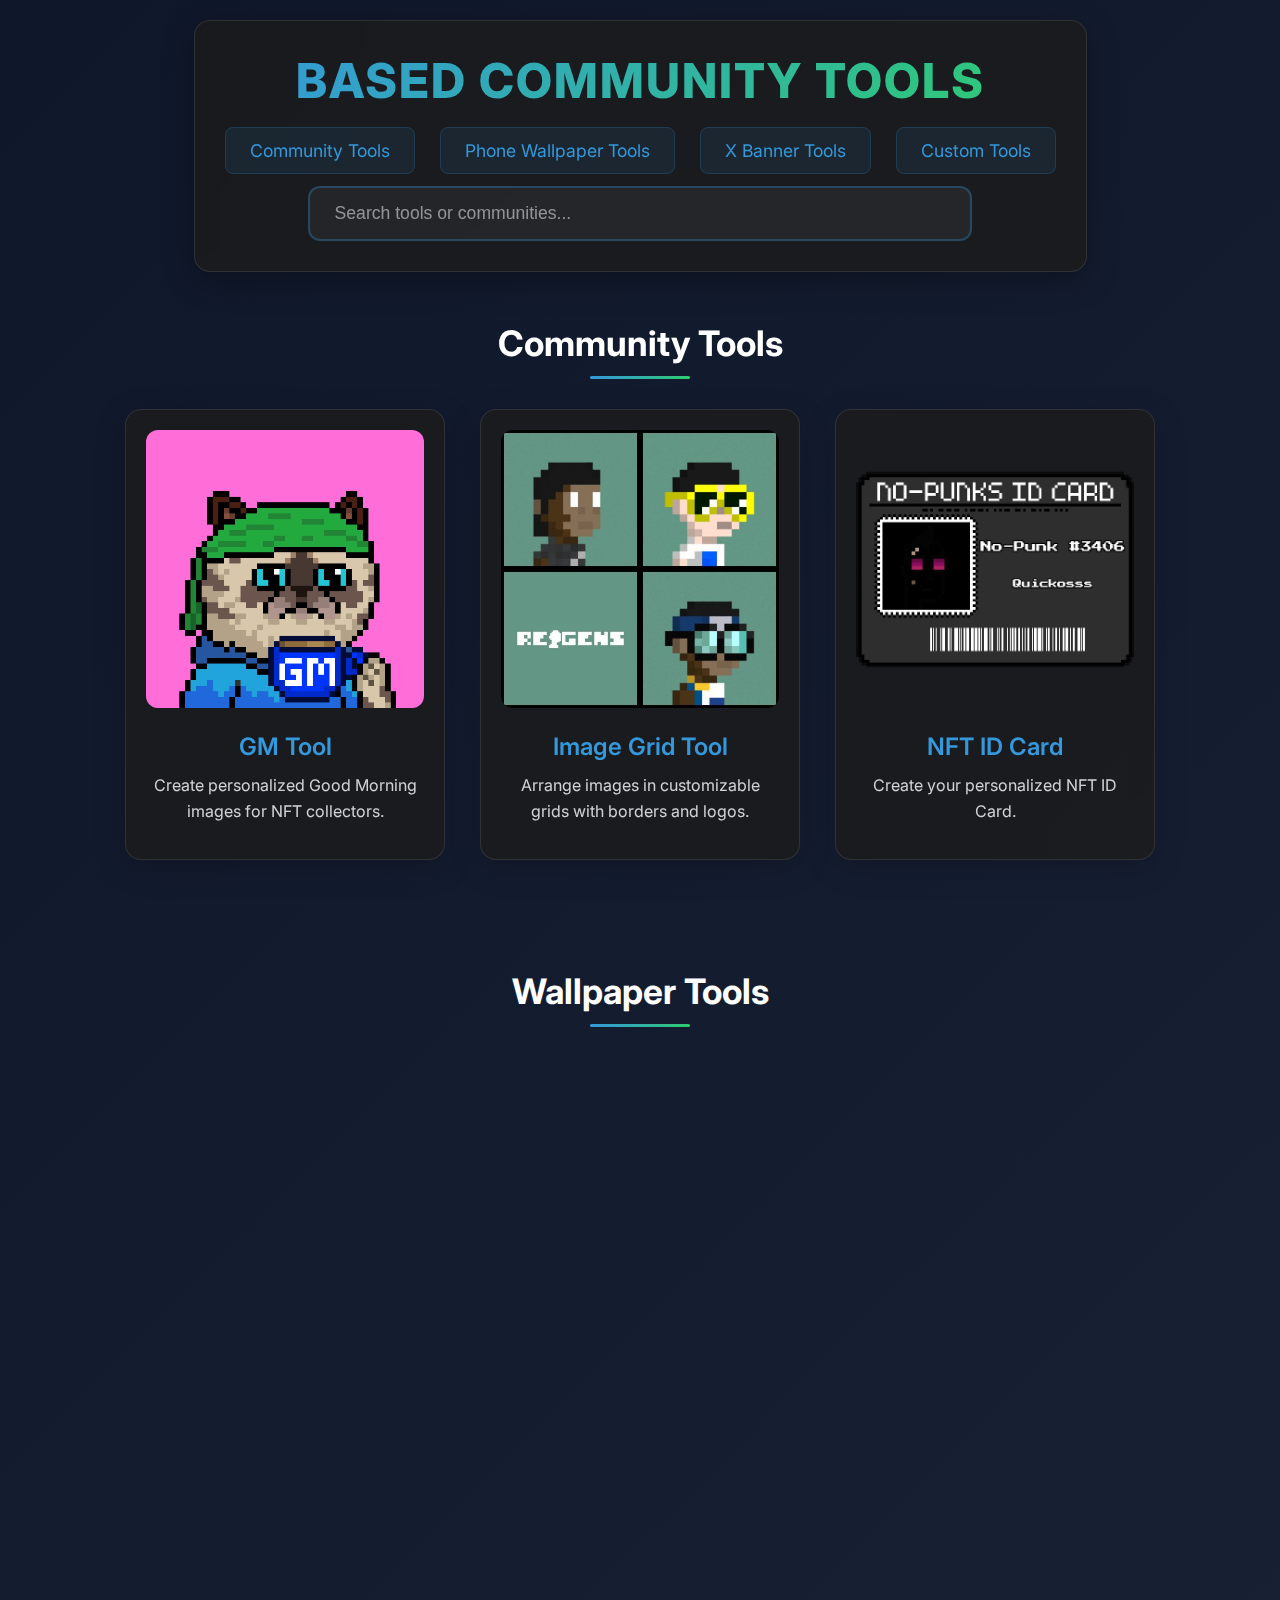
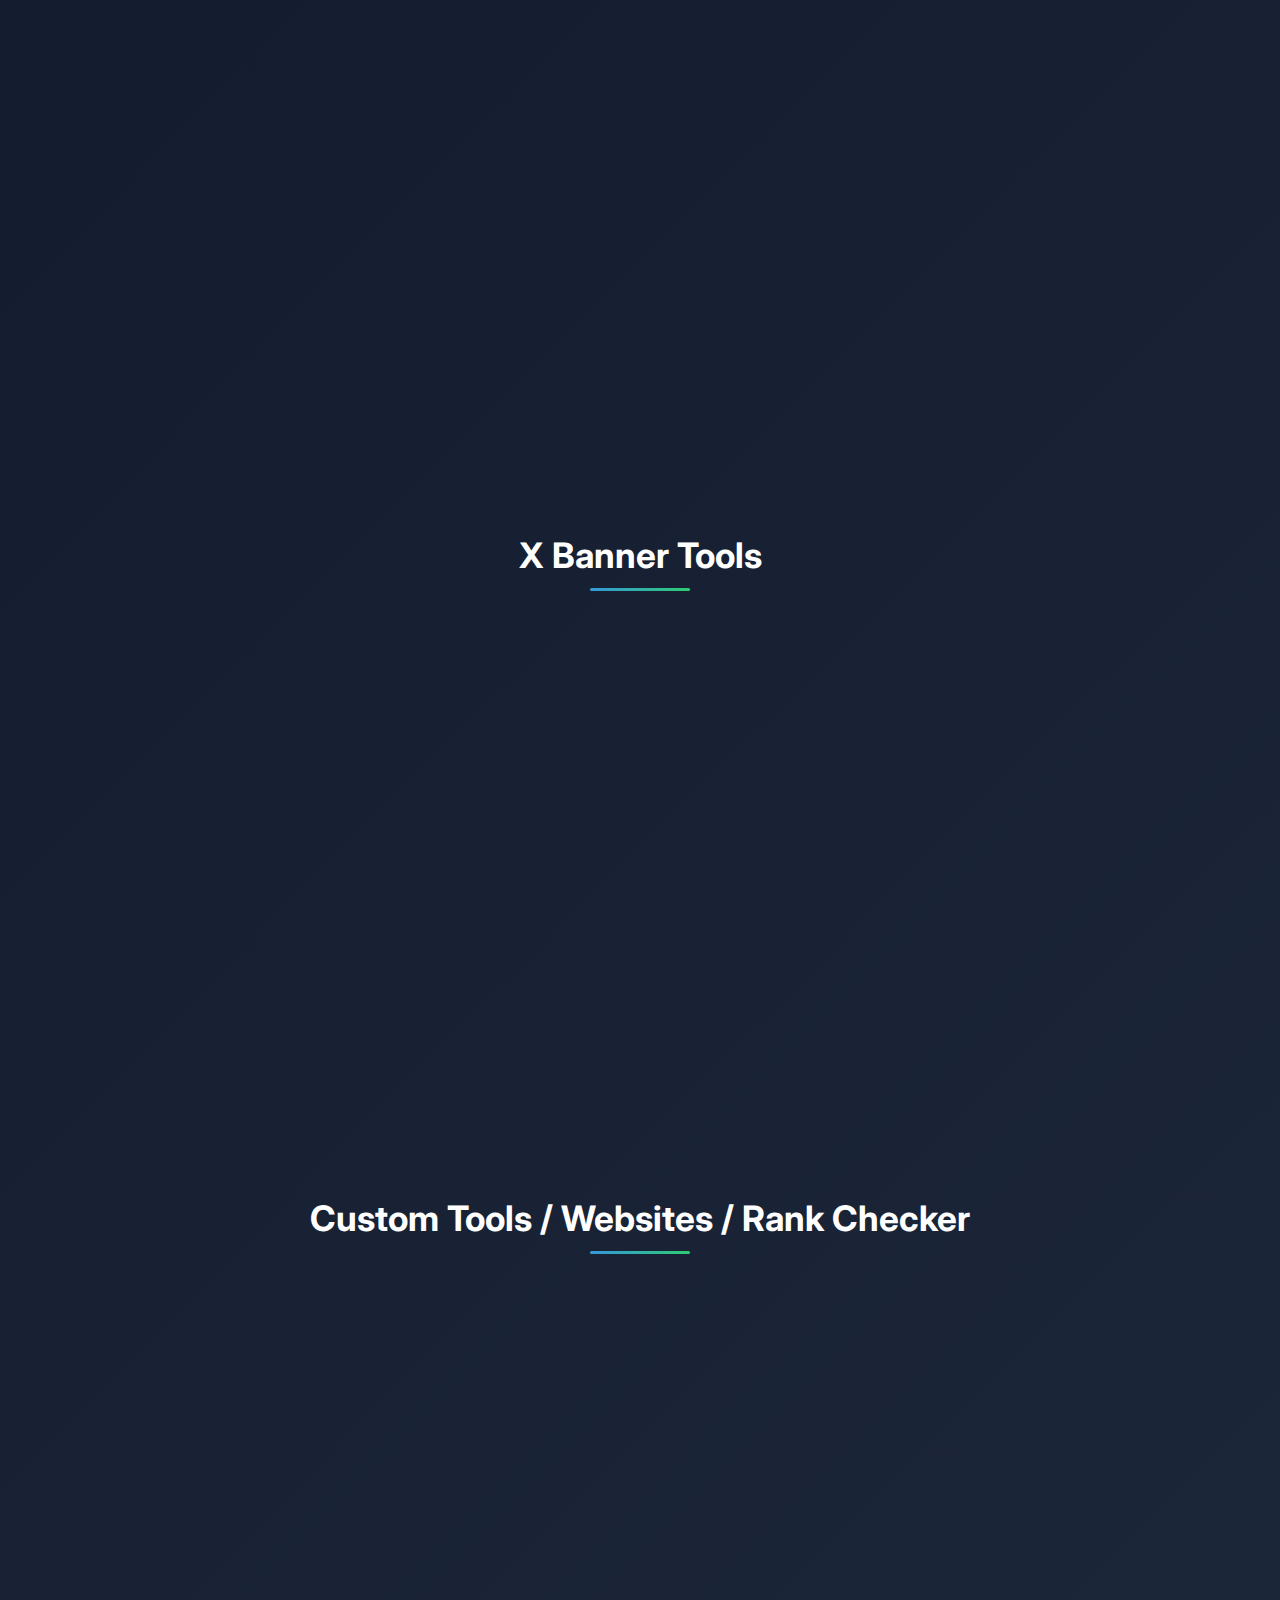
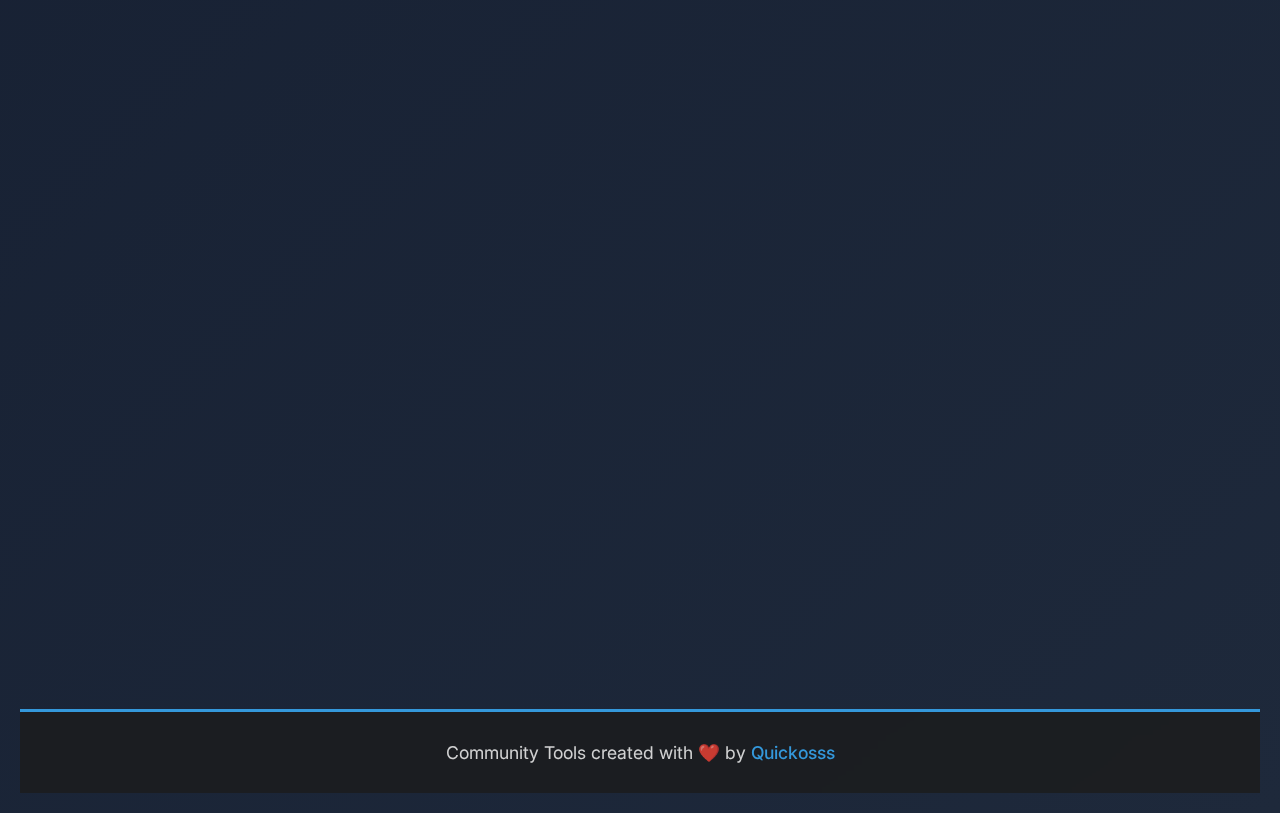
==== commit 0c4fb3cd: "Update index.html" ====
--- a/index.html
+++ b/index.html
@@ -49,6 +49,13 @@
                     <p>Arrange images in customizable grids with borders and logos.</p>
                 </a>
             </div>
+            <div class="tool-card" data-community="no punk punks nopunk nopunks regen re:gen regenerates re:generates">
+                <a href="https://id-card-tool.netlify.app/" target="_blank">
+                    <img src="/images/np-id-card.png" alt="No-Punks ID Cards">
+                    <h3>NFT ID Card</h3>
+                    <p>Create your personalized NFT ID Card.</p>
+                </a>
+            </div>
         </div>
     </section>
 
@@ -134,10 +141,17 @@
         <h2>Custom Tools / Websites / Rank Checker</h2>
         <div class="tools-container">
             <div class="tool-card" data-community="no punk punks nopunk nopunks">
-                <a href="https://nopunks-meme-tool.netlify.app//" target="_blank">
+                <a href="https://nopunks-meme-tool.netlify.app/" target="_blank">
                     <img src="/images/buy-np-tool.png" alt="No-Punks GM Canvas">
                     <h3>No-Punks Meme Tool</h3>
-                    <p>Daily No-Punks Canvas to share on socials</p>
+                    <p>Daily No-Punks Canvas to share on socials.</p>
+                </a>
+            </div>
+            <div class="tool-card" data-community="regen re:gen regenerates re:generates">
+                <a href="https://revenants-mint.netlify.app/" target="_blank">
+                    <img src="/images/revenants-mint.png" alt="Revenants mint app">
+                    <h3>(Re:)venants minting app</h3>
+                    <p>'Burn to mint' customized smart contract application on Base.</p>
                 </a>
             </div>
             <div class="tool-card" data-community="tdp tiny dino">
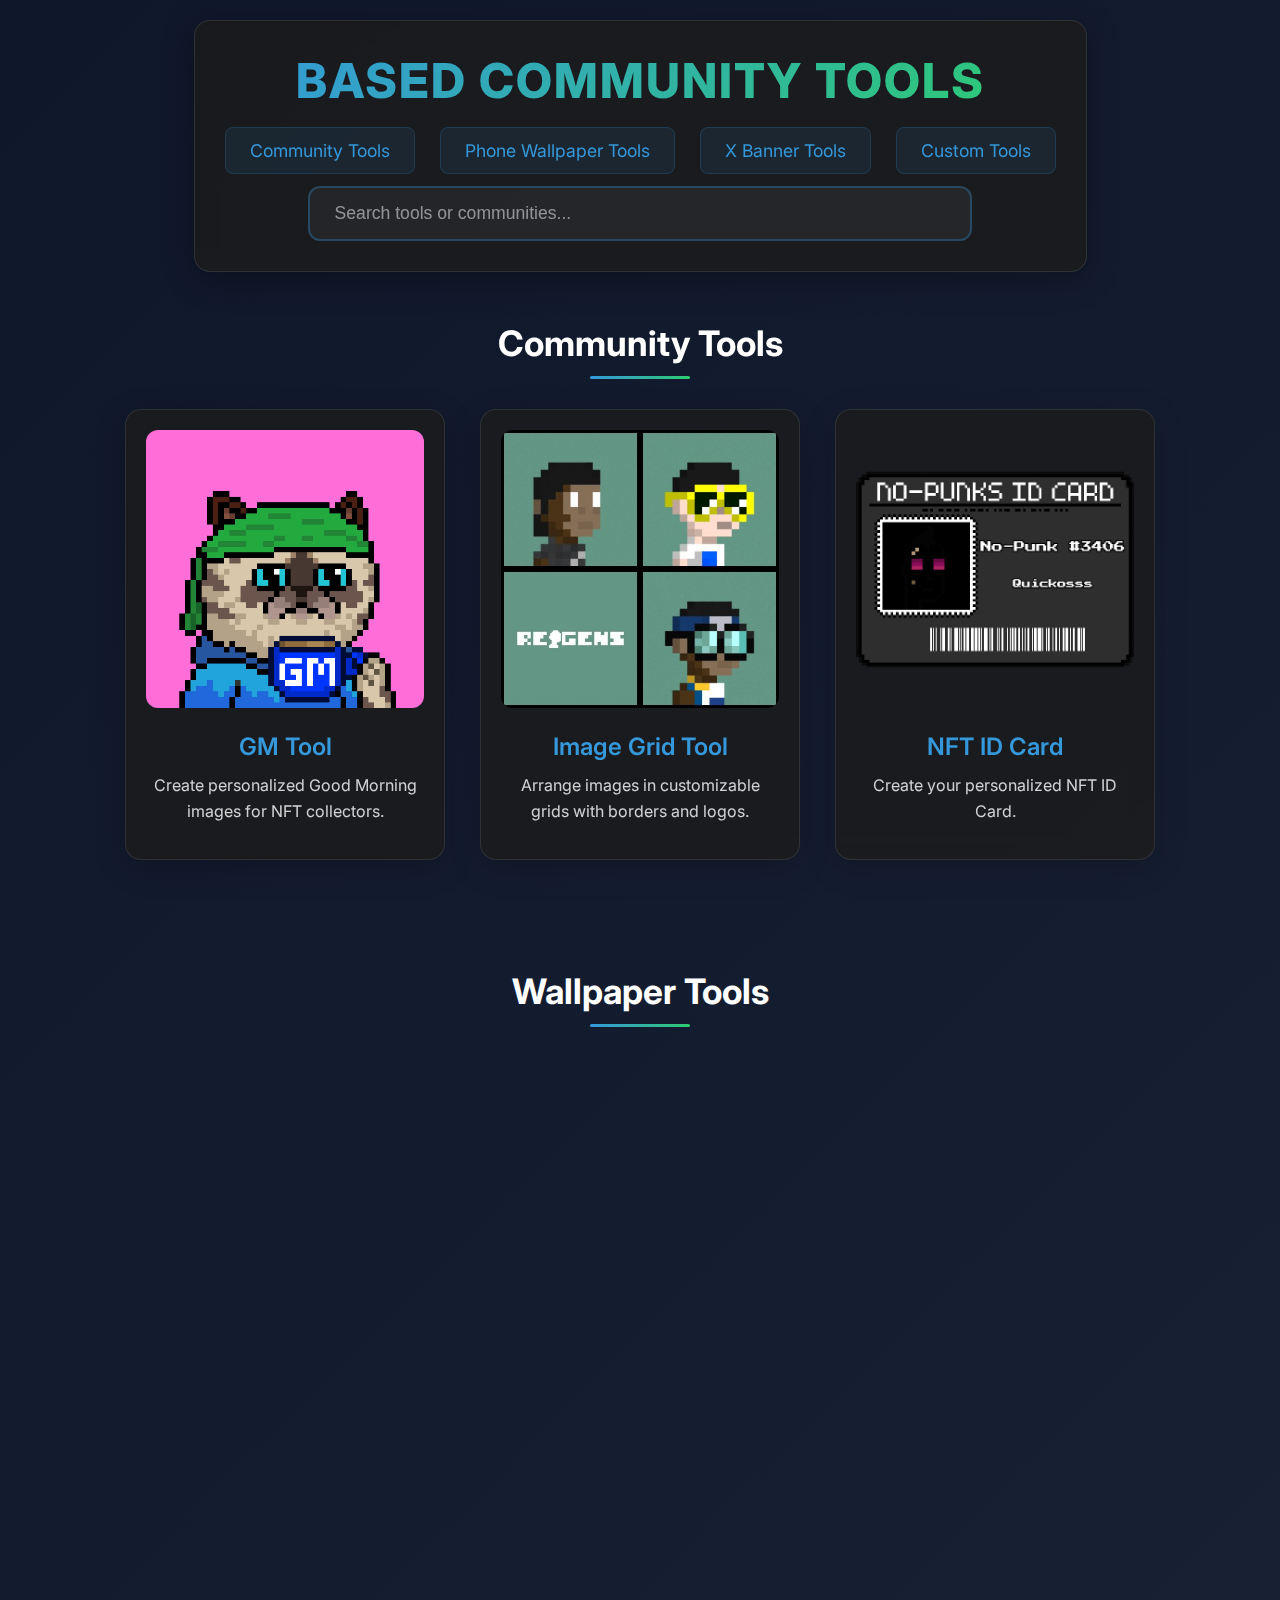
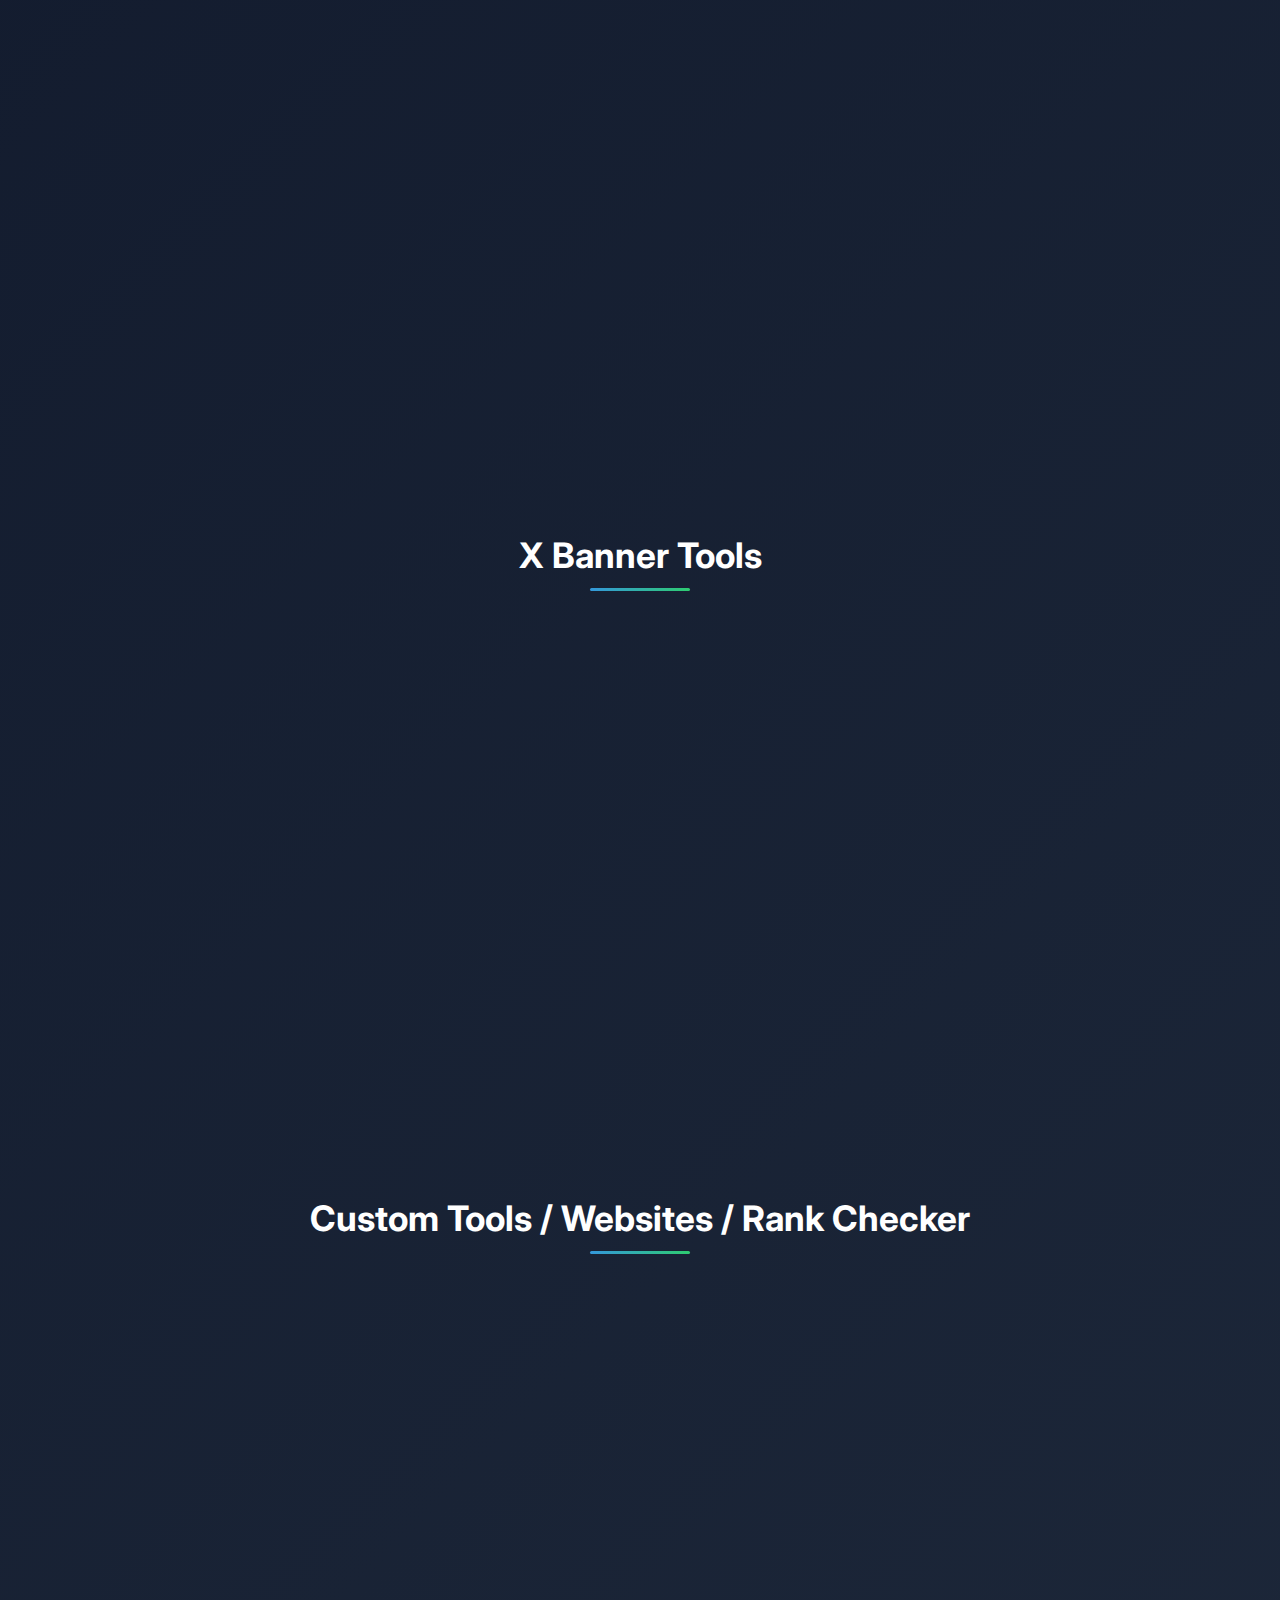
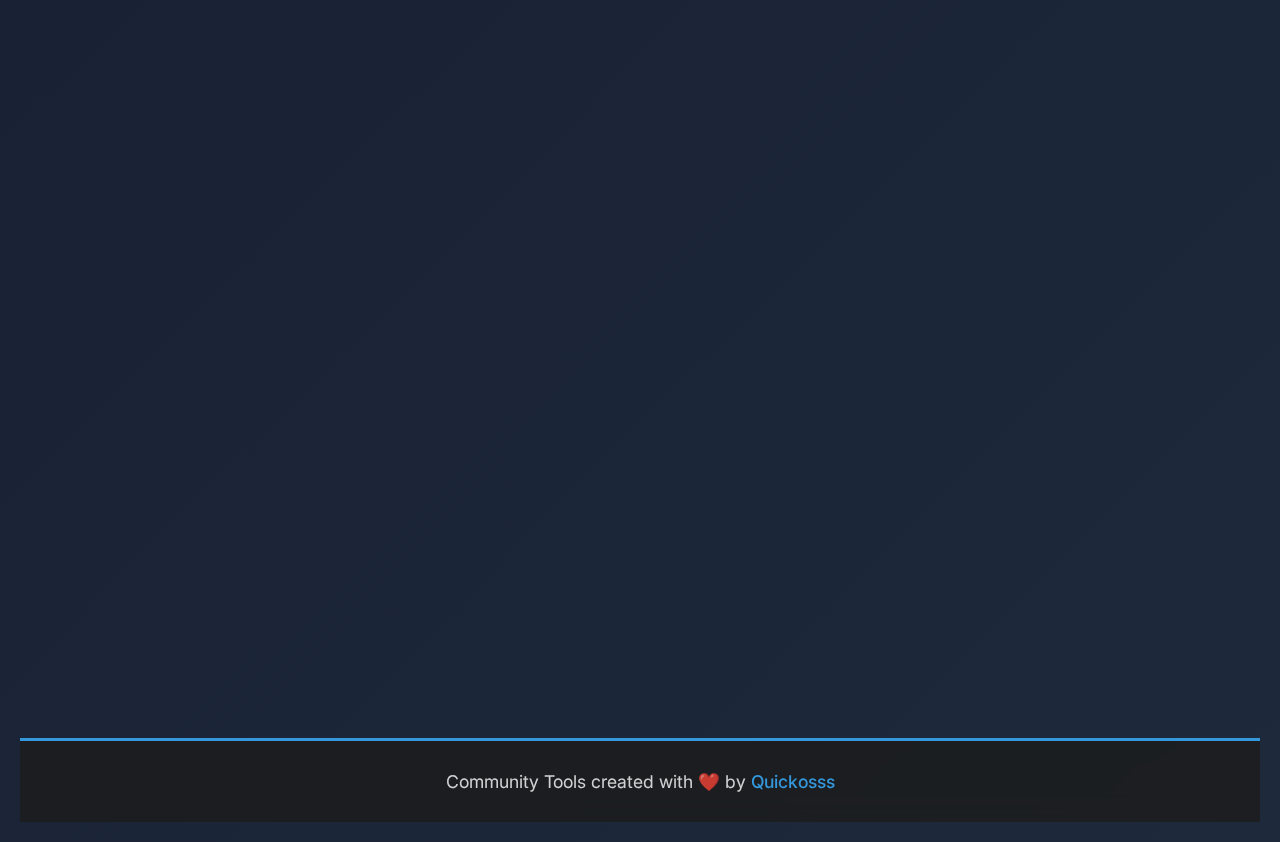
==== commit 037e6ed5: "Update index.html" ====
--- a/index.html
+++ b/index.html
@@ -182,6 +182,13 @@
                     <p>Check rank by ID or traits  for your Based-Pixels NFTs</p>
                 </a>
             </div>
+            <div class="tool-card" data-community="no punk punks nopunk nopunks bucked buckedblow">
+                <a href="https://https://np-bb-animation.netlify.app//" target="_blank">
+                    <img src="/images/npbb.gif" alt="Nopunks x BuckedBlown animation">
+                    <h3>NoPunks x BuckedBlown animation</h3>
+                    <p>Create your NoPunks x BuckedBlown animation</p>
+                </a>
+            </div>
             <div class="tool-card" data-community="">
                     <a href="https://based-tools.netlify.app/index-price.html" target="_blank">   
                     <img src="/images/add-project.png" alt="">
